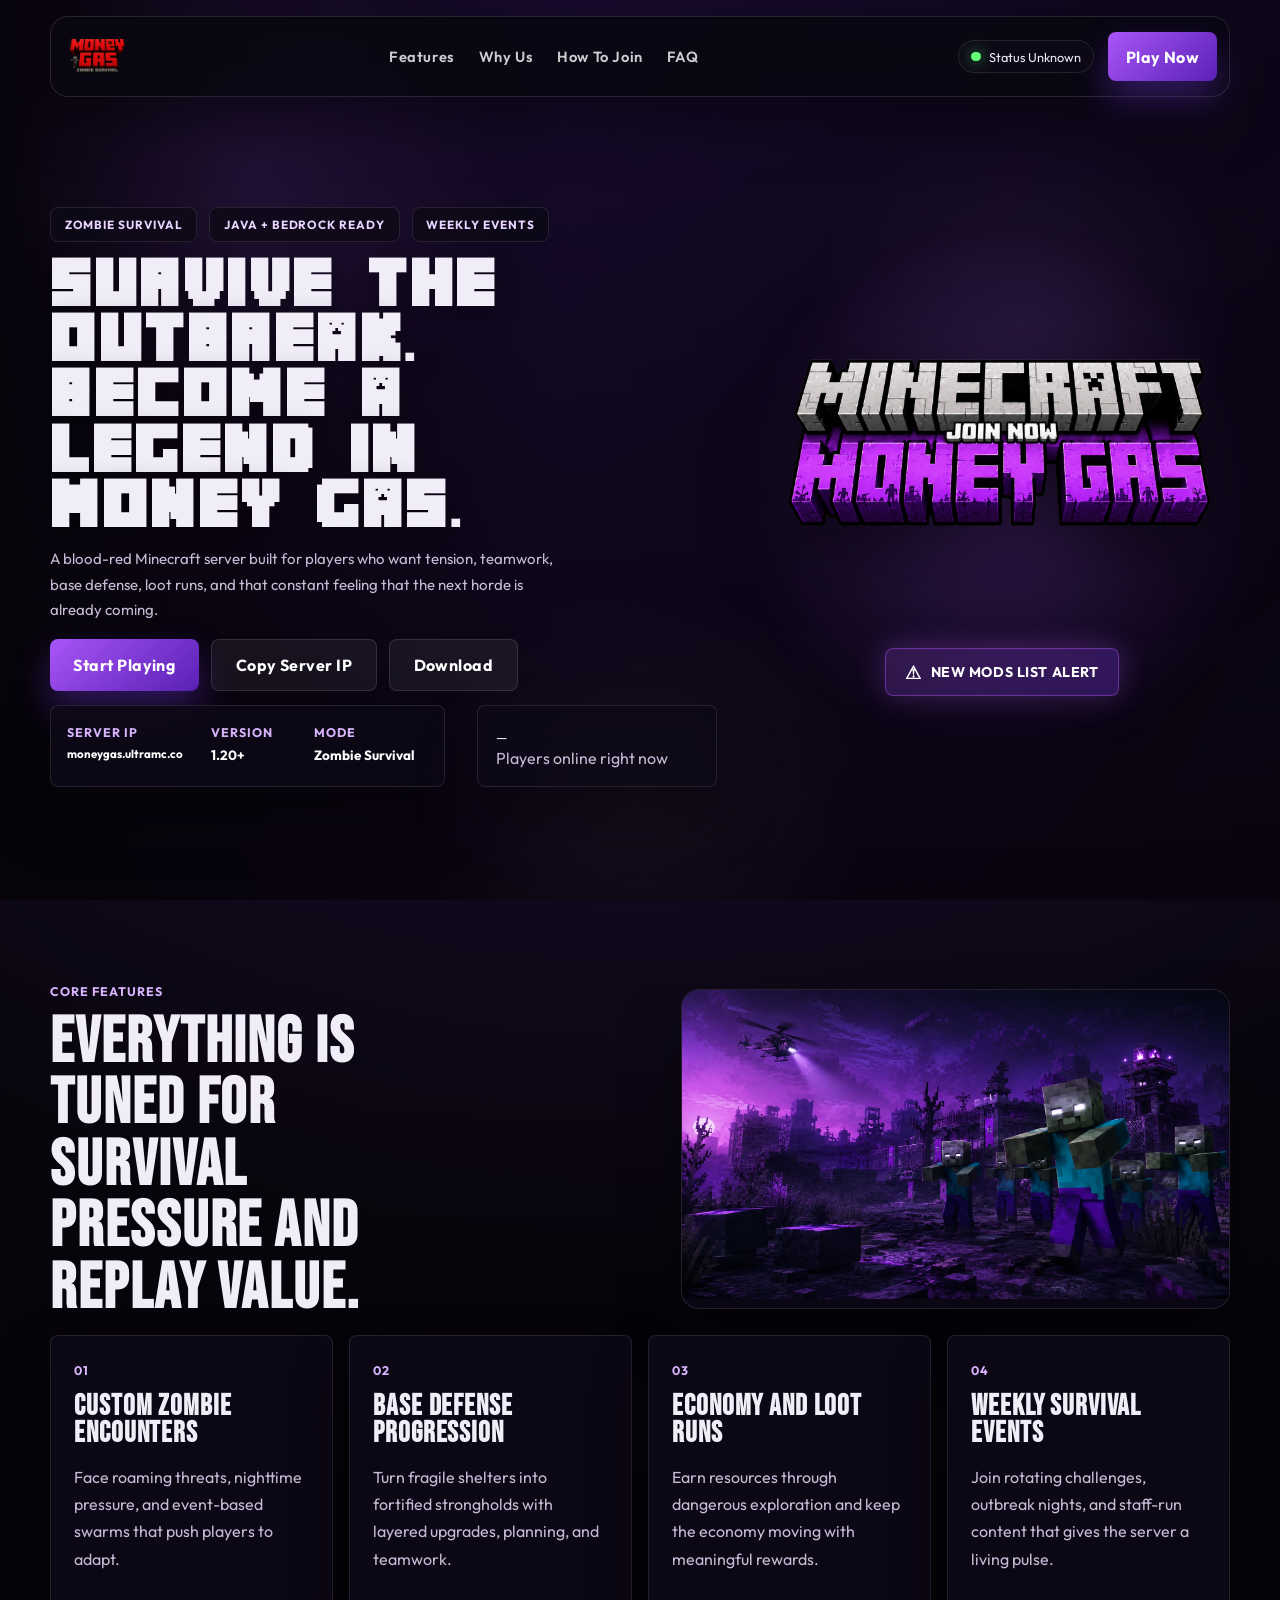
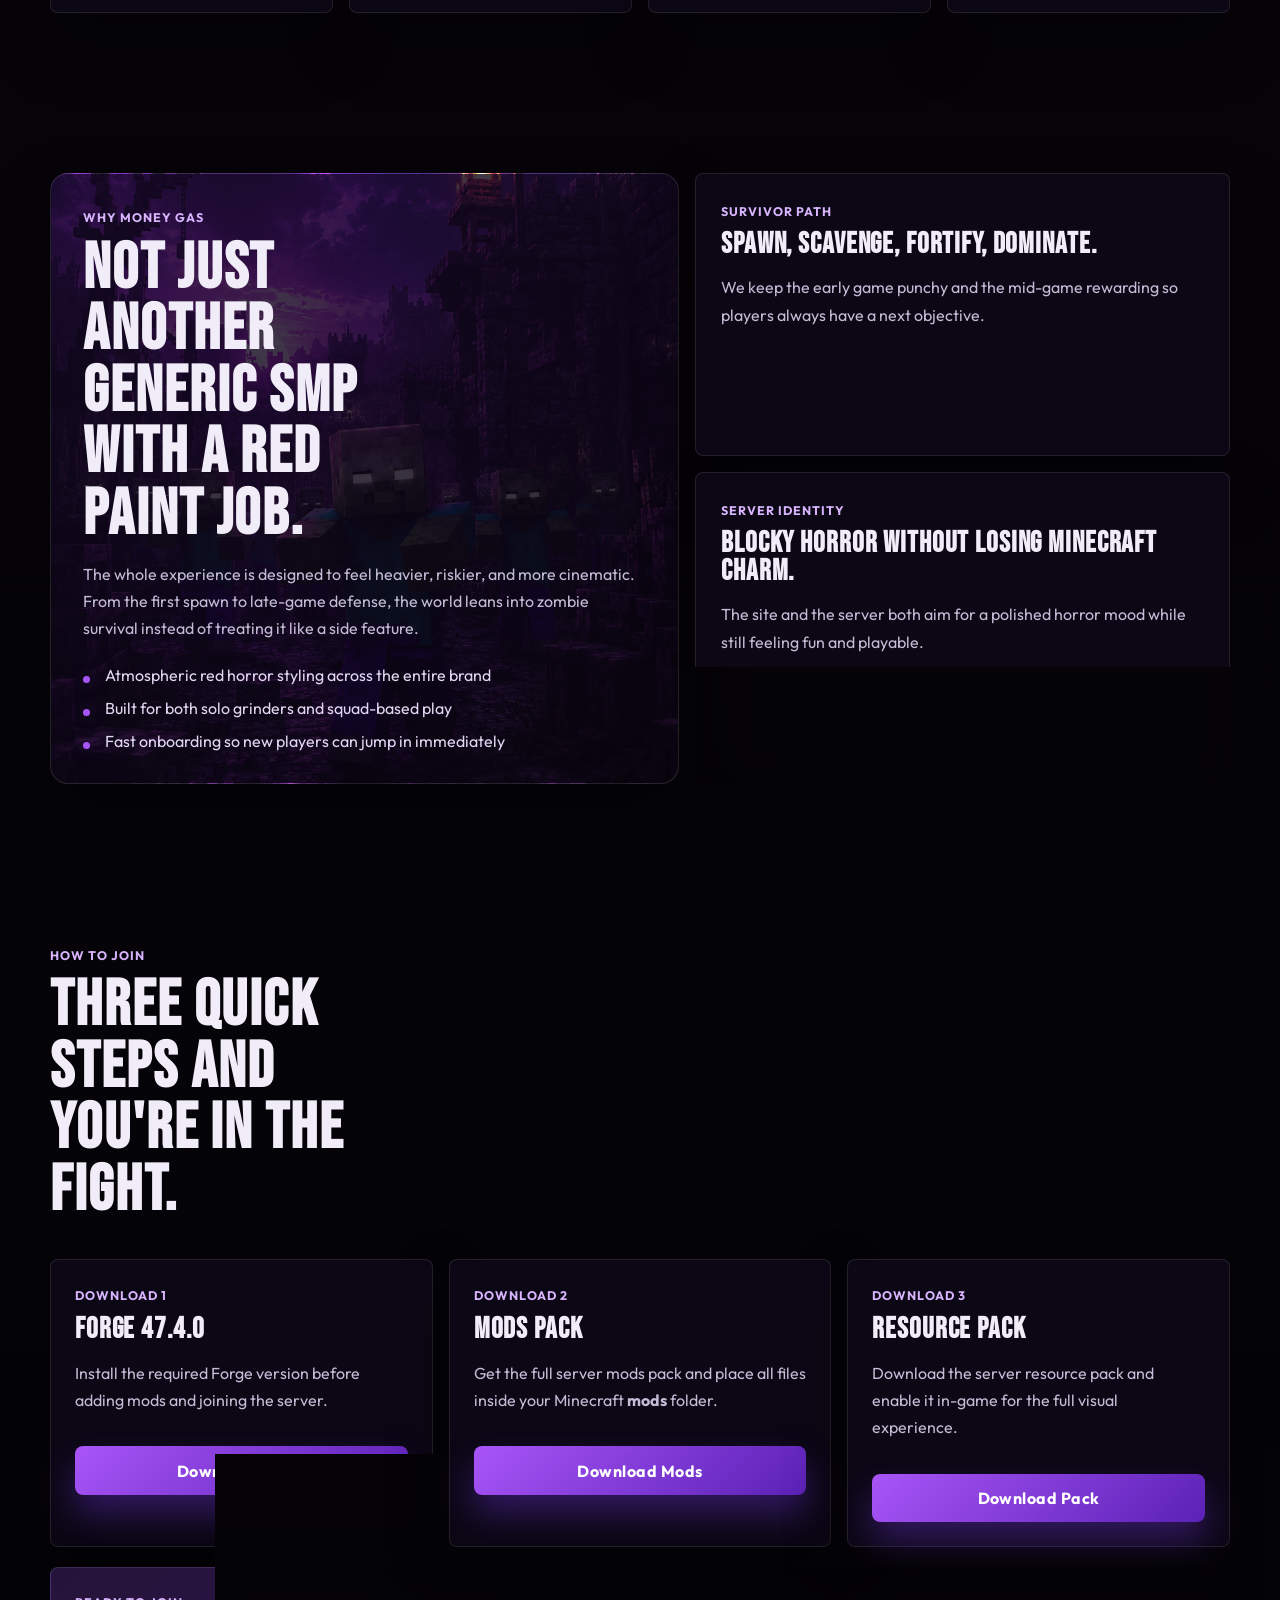
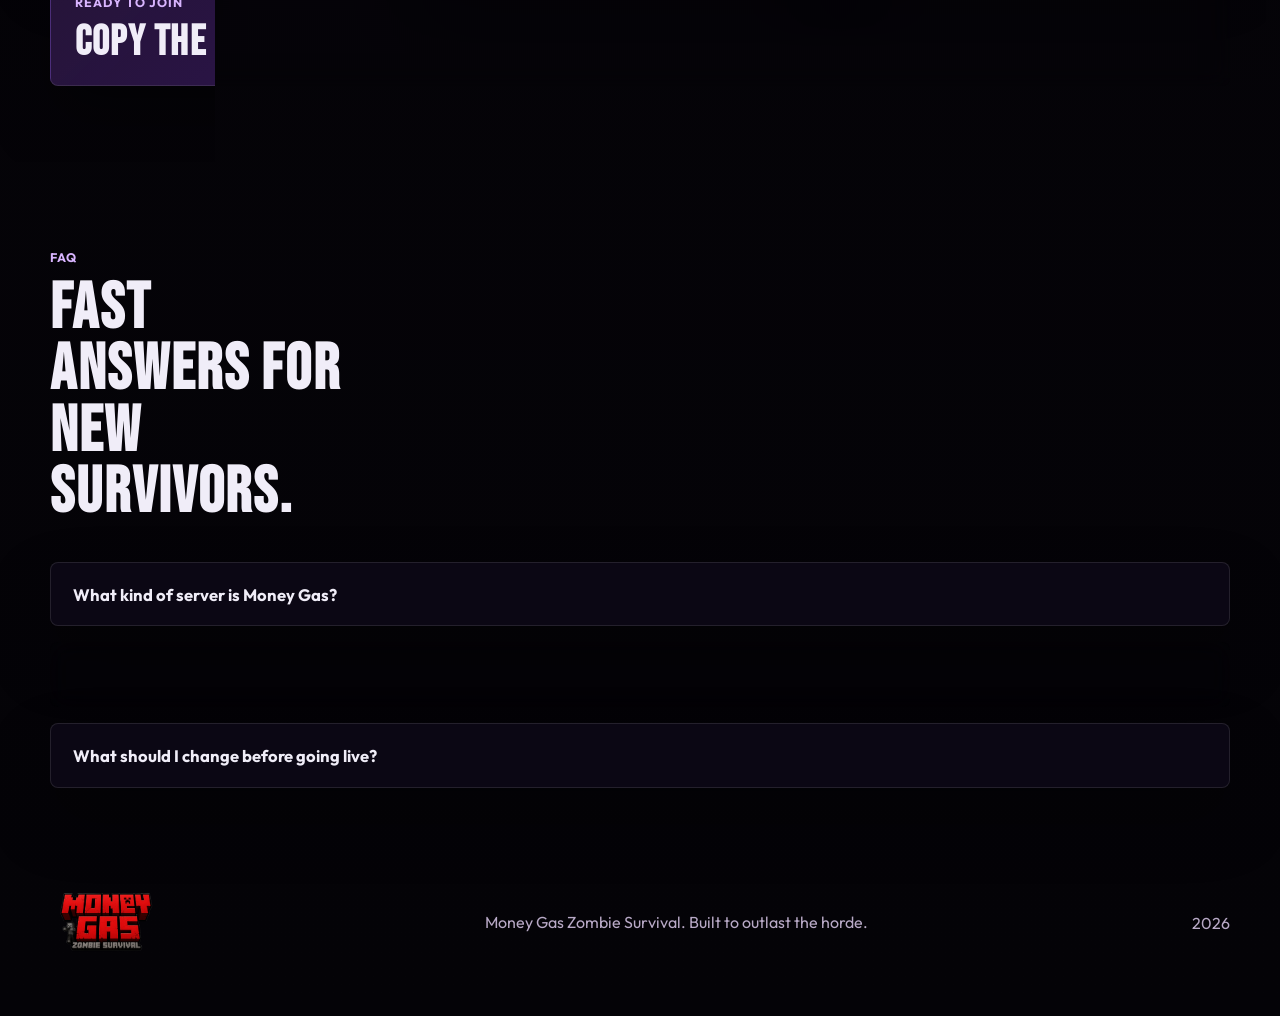
==== index.html @ 68809879 "Update remaining images to purple variants" ====
<!DOCTYPE html>
<html lang="en">

<head>
  <meta charset="UTF-8">
  <meta name="viewport" content="width=device-width, initial-scale=1.0">
  <title>Money Gas Zombie Survival</title>
  <meta name="description"
    content="Join Money Gas, a red-hot Minecraft zombie survival server with raids, weekly events, custom progression, and a relentless undead world.">
  <link rel="icon" type="image/png" href="img/websiteicon.png">
  <link rel="preconnect" href="https://fonts.googleapis.com">
  <link rel="preconnect" href="https://fonts.gstatic.com" crossorigin>
  <link
    href="https://fonts.googleapis.com/css2?family=Bebas+Neue&family=Outfit:wght@300;400;500;600;700;800&display=swap"
    rel="stylesheet">
  <link rel="stylesheet" href="style.css">
</head>

<body>
  <div class="site-shell">
    <header class="topbar">
      <a class="brand" href="#home" aria-label="Money Gas home">
        <img src="img/logo.png" alt="Money Gas logo">
      </a>

      <button class="nav-toggle" type="button" aria-expanded="false" aria-label="Open navigation">
        <span></span>
        <span></span>
        <span></span>
      </button>

      <nav class="nav">
        <a href="#features">Features</a>
        <a href="#survival">Why Us</a>
        <a href="#join">How To Join</a>
        <a href="#faq">FAQ</a>
      </nav>

      <div class="topbar-actions">
        <div class="status-pill" id="server-status">
          <span class="status-dot"></span>
          <span id="status-text">Checking...</span>
        </div>
        <a class="button button-small" href="#join">Play Now</a>
      </div>
    </header>

    <main>
      <section class="hero" id="home">
        <video class="hero-video" autoplay muted loop playsinline>
          <source src="video/vid1.webm" type="video/webm">
        </video>
        <div class="hero-overlay"></div>
        <div class="hero-noise"></div>

        <div class="hero-content">
          <div class="hero-copy">
            <div class="eyebrow-group">
              <span class="eyebrow">Zombie Survival</span>
              <span class="eyebrow">Java + Bedrock Ready</span>
              <span class="eyebrow">Weekly Events</span>
            </div>

            <h1>Survive the outbreak. Become a legend in Money Gas.</h1>
            <p>
              A blood-red Minecraft server built for players who want tension, teamwork,
              base defense, loot runs, and that constant feeling that the next horde is
              already coming.
            </p>

            <div class="hero-actions">
              <a class="button" href="#join">Start Playing</a>
              <button class="button button-ghost" id="copy-ip" type="button" data-ip="moneygas.ultramc.co">
                Copy Server IP
              </button>
              <a class="button button-ghost" href="#join">Download</a>
            </div>

            <div class="hero-info-row">
              <div class="hero-server-card">
                <div>
                  <span class="card-label">Server IP</span>
                  <strong>moneygas.ultramc.co</strong>
                </div>
                <div>
                  <span class="card-label">Version</span>
                  <strong id="server-version">1.20+</strong>
                </div>
                <div>
                  <span class="card-label">Mode</span>
                  <strong>Zombie Survival</strong>
                </div>
              </div>

              <div class="hero-stats">
                <article>
                  <span class="stat-value" id="player-count">—</span>
                  <span class="stat-label">Players online right now</span>
                </article>
              </div>
            </div>
          </div>

          <div class="hero-visual">
            <div class="hero-visual-ring"></div>
            <img src="img/herologo_purple.png" alt="Minecraft Join Now Money Gas logo">
            <a href="#join" class="mods-alert-badge">
              <span class="mods-alert-icon">⚠</span>
              <span>New Mods List Alert</span>
            </a>
          </div>
        </div>

      </section>

      <section class="section section-features" id="features">
        <div class="section-features-top">
          <div class="section-heading">
            <span class="section-kicker">Core Features</span>
            <h2>Everything is tuned for survival pressure and replay value.</h2>
          </div>
          <figure class="features-image reveal">
            <img src="img/img1_purple.png" alt="Money Gas gameplay scene">
          </figure>
        </div>

        <div class="feature-grid">
          <article class="feature-card reveal">
            <span class="feature-index">01</span>
            <h3>Custom zombie encounters</h3>
            <p>Face roaming threats, nighttime pressure, and event-based swarms that push players to adapt.</p>
          </article>
          <article class="feature-card reveal">
            <span class="feature-index">02</span>
            <h3>Base defense progression</h3>
            <p>Turn fragile shelters into fortified strongholds with layered upgrades, planning, and teamwork.</p>
          </article>
          <article class="feature-card reveal">
            <span class="feature-index">03</span>
            <h3>Economy and loot runs</h3>
            <p>Earn resources through dangerous exploration and keep the economy moving with meaningful rewards.</p>
          </article>
          <article class="feature-card reveal">
            <span class="feature-index">04</span>
            <h3>Weekly survival events</h3>
            <p>Join rotating challenges, outbreak nights, and staff-run content that gives the server a living pulse.
            </p>
          </article>
        </div>
      </section>

      <section class="section section-split" id="survival">
        <div class="split-panel reveal">
          <span class="section-kicker">Why Money Gas</span>
          <h2>Not just another generic SMP with a red paint job.</h2>
          <p>
            The whole experience is designed to feel heavier, riskier, and more cinematic. From the
            first spawn to late-game defense, the world leans into zombie survival instead of treating
            it like a side feature.
          </p>
          <ul class="check-list">
            <li>Atmospheric red horror styling across the entire brand</li>
            <li>Built for both solo grinders and squad-based play</li>
            <li>Fast onboarding so new players can jump in immediately</li>
          </ul>
        </div>

        <div class="split-stack">
          <article class="info-card reveal">
            <span class="card-label">Survivor Path</span>
            <h3>Spawn, scavenge, fortify, dominate.</h3>
            <p>We keep the early game punchy and the mid-game rewarding so players always have a next objective.</p>
          </article>
          <article class="info-card reveal">
            <span class="card-label">Server Identity</span>
            <h3>Blocky horror without losing Minecraft charm.</h3>
            <p>The site and the server both aim for a polished horror mood while still feeling fun and playable.</p>
          </article>
        </div>
      </section>

      <section class="section section-join" id="join">
        <div class="section-heading">
          <span class="section-kicker">How To Join</span>
          <h2>Three quick steps and you're in the fight.</h2>
        </div>

        <div class="join-grid">
          <article class="join-step reveal">
            <span>Download 1</span>
            <h3>Forge 47.4.0</h3>
            <p>Install the required Forge version before adding mods and joining the server.</p>
            <a class="button button-small join-download" href="https://filebin.net/8ew4mt4ozcxm4u0o" target="_blank" rel="noopener noreferrer">Download
              Forge</a>
          </article>
          <article class="join-step reveal">
            <span>Download 2</span>
            <h3>Mods Pack</h3>
            <p>Get the full server mods pack and place all files inside your Minecraft <strong>mods</strong> folder.</p>
            <a class="button button-small join-download" href="https://filebin.net/yogudu4gsajizoho" target="_blank" rel="noopener noreferrer">Download
              Mods</a>
          </article>
          <article class="join-step reveal">
            <span>Download 3</span>
            <h3>Resource Pack</h3>
            <p>Download the server resource pack and enable it in-game for the full visual experience.</p>
            <a class="button button-small join-download" href="https://filebin.net/opdb2z5obx6ichef" target="_blank" rel="noopener noreferrer">Download
              Pack</a>
          </article>
        </div>

        <div class="cta-banner reveal">
          <div>
            <span class="section-kicker">Ready To Join</span>
            <h3>Copy the IP and bring your squad.</h3>
          </div>
          <button class="button" type="button" id="copy-ip-bottom" data-ip="moneygas.ultramc.co">Copy
            moneygas.ultramc.co</button>
        </div>
      </section>

      <section class="section section-faq" id="faq">
        <div class="section-heading">
          <span class="section-kicker">FAQ</span>
          <h2>Fast answers for new survivors.</h2>
        </div>

        <div class="faq-list">
          <details class="faq-item reveal">
            <summary>What kind of server is Money Gas?</summary>
            <p>It is a Minecraft zombie survival server focused on pressure, progression, events, and long-term base
              defense.</p>
          </details>
          <details class="faq-item reveal">
            <summary>Can new players join easily?</summary>
            <p>Yes. The site is built to onboard quickly, and the server flow is designed so new players can start
              surviving right away.</p>
          </details>
          <details class="faq-item reveal">
            <summary>What should I change before going live?</summary>
            <p>Update the server IP, button links, and any feature wording that should match your actual gameplay setup.
            </p>
          </details>
        </div>
      </section>
    </main>

    <footer class="footer">
      <img src="img/logo.png" alt="Money Gas footer logo">
      <p>Money Gas Zombie Survival. Built to outlast the horde.</p>
      <span id="year"></span>
    </footer>
  </div>

  <script src="script.js"></script>
</body>

</html>
---- style.css ----
:root {
  --bg: #060409;
  --bg-soft: #0d0816;
  --panel: rgba(14, 9, 24, 0.82);
  --panel-strong: rgba(22, 10, 36, 0.95);
  --line: rgba(255, 255, 255, 0.09);
  --text: #f0edf8;
  --muted: #c4bcd6;
  --purple-1: #a855f7;
  --purple-2: #7c3aed;
  --purple-3: #4c1d95;
  --glow: rgba(168, 85, 247, 0.38);
  --shadow: 0 30px 60px rgba(0, 0, 0, 0.35);
  --radius-lg: 18px;
  --radius-md: 8px;
  --radius-sm: 8px;
  --container: min(1180px, calc(100% - 2rem));
}

@font-face {
  font-family: "Minecrafter";
  src: url("fonts/Minecrafter.Reg.ttf") format("truetype");
  font-weight: 400;
  font-style: normal;
  font-display: swap;
}

* {
  box-sizing: border-box;
}

html {
  scroll-behavior: smooth;
}

body {
  margin: 0;
  min-width: 320px;
  background:
    radial-gradient(circle at top, rgba(124, 58, 237, 0.22), transparent 30%),
    linear-gradient(180deg, #0d0816 0%, #060409 35%, #040307 100%);
  color: var(--text);
  font-family: "Outfit", "Segoe UI", sans-serif;
}

img,
video {
  max-width: 100%;
  display: block;
}

a {
  color: inherit;
  text-decoration: none;
}

button {
  font: inherit;
}

.site-shell {
  position: relative;
  overflow-x: clip;
}

.site-shell::before {
  content: "";
  position: fixed;
  inset: 0;
  pointer-events: none;
  background-image:
    linear-gradient(rgba(255, 255, 255, 0.02) 1px, transparent 1px),
    linear-gradient(90deg, rgba(255, 255, 255, 0.02) 1px, transparent 1px);
  background-size: 42px 42px;
  mask-image: linear-gradient(180deg, rgba(0, 0, 0, 0.55), transparent 80%);
}

.topbar {
  position: fixed;
  top: 16px;
  left: 50%;
  z-index: 20;
  width: var(--container);
  display: flex;
  align-items: center;
  justify-content: space-between;
  gap: 0.65rem;
  min-height: 60px;
  padding: 0.4rem 0.75rem;
  border: 1px solid rgba(255, 255, 255, 0.12);
  border-radius: var(--radius-lg);
  background: rgba(10, 7, 18, 0.88);
  box-shadow: 0 24px 60px rgba(0, 0, 0, 0.42);
  backdrop-filter: blur(18px);
  transform: translateX(-50%);
}

.brand {
  flex: 0 0 auto;
}

.brand img {
  width: clamp(58px, 5.2vw, 78px);
}

.nav {
  display: flex;
  align-items: center;
  gap: 1.5rem;
  font-size: 0.92rem;
  font-weight: 600;
  font-family: "Outfit", "Segoe UI", sans-serif;
  letter-spacing: 0.04em;
}

.nav a {
  position: relative;
  color: rgba(255, 255, 255, 0.8);
  transition: color 180ms ease;
}

.nav a::after {
  content: "";
  position: absolute;
  left: 0;
  bottom: -0.35rem;
  width: 100%;
  height: 2px;
  background: linear-gradient(90deg, var(--purple-1), #e9d5ff);
  transform: scaleX(0);
  transform-origin: left;
  transition: transform 220ms ease;
}

.nav a:hover,
.nav a:focus-visible {
  color: #fff;
}

.nav a:hover::after,
.nav a:focus-visible::after {
  transform: scaleX(1);
}

.topbar-actions {
  display: flex;
  align-items: center;
  gap: 0.85rem;
}

.status-pill,
.eyebrow,
.hero-server-card,
.feature-card,
.info-card,
.join-step,
.faq-item,
.cta-banner,
.hero-stats article {
  border: 1px solid rgba(255, 255, 255, 0.1);
  background: var(--panel);
  backdrop-filter: blur(12px);
}

.status-pill {
  display: inline-flex;
  align-items: center;
  gap: 0.55rem;
  padding: 0.48rem 0.75rem;
  border-radius: 999px;
  color: #f0ecff;
  font-size: 0.8rem;
  white-space: nowrap;
}

.status-dot {
  width: 0.6rem;
  height: 0.6rem;
  border-radius: 50%;
  background: #64ff78;
  box-shadow: 0 0 16px rgba(100, 255, 120, 0.8);
}

.button {
  display: inline-flex;
  align-items: center;
  justify-content: center;
  min-height: 52px;
  padding: 0.9rem 1.45rem;
  border: 0;
  border-radius: var(--radius-sm);
  background: linear-gradient(135deg, #a855f7, #5b21b6);
  color: #fff;
  font-family: "Outfit", "Segoe UI", sans-serif;
  font-weight: 700;
  letter-spacing: 0.03em;
  cursor: pointer;
  box-shadow: 0 18px 35px rgba(124, 58, 237, 0.35);
  transition: transform 180ms ease, box-shadow 180ms ease, filter 180ms ease;
}

.button:hover,
.button:focus-visible {
  transform: translateY(-2px);
  box-shadow: 0 24px 44px rgba(124, 58, 237, 0.42);
  filter: brightness(1.06);
}

.button-small {
  min-height: 44px;
  padding-inline: 1.1rem;
}

.button-ghost {
  background: rgba(255, 255, 255, 0.06);
  box-shadow: none;
  border: 1px solid rgba(255, 255, 255, 0.12);
}

.nav-toggle {
  display: none;
  width: 48px;
  height: 48px;
  border: 1px solid rgba(255, 255, 255, 0.12);
  border-radius: var(--radius-sm);
  background: rgba(255, 255, 255, 0.04);
  cursor: pointer;
}

.nav-toggle span {
  display: block;
  width: 18px;
  height: 2px;
  margin: 4px auto;
  background: #fff;
  transition: transform 180ms ease, opacity 180ms ease;
}

.hero {
  position: relative;
  min-height: 100vh;
  padding: 7.2rem 0 1.4rem;
  isolation: isolate;
}

.hero-video,
.hero-overlay,
.hero-noise {
  position: absolute;
  inset: 0;
}

.hero-video {
  width: 100%;
  height: 100%;
  object-fit: cover;
  filter: saturate(0.95) contrast(1.05);
}

.hero-overlay {
  background:
    linear-gradient(90deg, rgba(6, 4, 9, 0.94) 0%, rgba(8, 4, 14, 0.66) 44%, rgba(8, 4, 14, 0.86) 100%),
    linear-gradient(180deg, rgba(76, 29, 149, 0.44) 0%, rgba(14, 5, 24, 0.7) 100%);
}

.hero-noise {
  background:
    radial-gradient(circle at 20% 20%, rgba(168, 85, 247, 0.12), transparent 20%),
    radial-gradient(circle at 80% 35%, rgba(192, 132, 252, 0.08), transparent 18%),
    radial-gradient(circle at 50% 90%, rgba(255, 255, 255, 0.04), transparent 22%);
  mix-blend-mode: screen;
  will-change: transform;
}

.hero-content,
.hero-stats,
.section,
.footer {
  position: relative;
  z-index: 1;
  width: var(--container);
  margin: 0 auto;
}

.hero-content {
  display: grid;
  grid-template-columns: minmax(0, 1.2fr) minmax(280px, 0.8fr);
  align-items: center;
  gap: clamp(1.2rem, 3.2vw, 3rem);
  min-height: calc(100vh - 8.8rem);
}

.hero-copy {
  max-width: 760px;
  padding-top: 0.25rem;
}

.eyebrow-group {
  display: flex;
  flex-wrap: wrap;
  gap: 0.75rem;
  margin-bottom: 1rem;
}

.eyebrow {
  padding: 0.55rem 0.85rem;
  border-radius: var(--radius-sm);
  font-size: 0.74rem;
  font-weight: 700;
  letter-spacing: 0.08em;
  text-transform: uppercase;
  color: #e9d5ff;
}

.hero h1,
.section h2,
.cta-banner h3,
.join-step h3,
.feature-card h3,
.info-card h3 {
  margin: 0;
  font-family: "Bebas Neue", Impact, sans-serif;
  letter-spacing: 0.03em;
  line-height: 0.96;
}

.hero h1 {
  font-family: "Minecrafter", "Bebas Neue", Impact, sans-serif;
  font-size: clamp(2.45rem, 4.6vw, 4.5rem);
  max-width: 14ch;
  line-height: 0.94;
  letter-spacing: 0.06em;
  text-shadow: 0 6px 24px rgba(0, 0, 0, 0.35);
}

.hero p,
.split-panel p,
.feature-card p,
.info-card p,
.join-step p,
.faq-item p,
.footer p {
  color: var(--muted);
  line-height: 1.7;
}

.hero p {
  max-width: 52ch;
  margin: 0.75rem 0 0;
  font-size: 0.94rem;
}

.hero-actions {
  display: flex;
  flex-wrap: wrap;
  gap: 0.8rem;
  margin-top: 1rem;
}

.hero-info-row {
  display: grid;
  grid-template-columns: minmax(0, 1.45fr) minmax(0, 1fr);
  gap: 1rem;
  margin-top: 0.9rem;
  align-items: stretch;
}

.hero-server-card {
  display: grid;
  grid-template-columns: minmax(130px, 1.2fr) minmax(90px, 0.9fr) minmax(130px, 1.3fr);
  gap: 0.85rem;
  padding: 0.9rem 1rem;
  border-radius: var(--radius-md);
  box-shadow: var(--shadow);
}

.card-label,
.section-kicker,
.feature-index,
.join-step span {
  display: inline-block;
  text-transform: uppercase;
  letter-spacing: 0.08em;
  font-size: 0.78rem;
  font-family: "Outfit", "Segoe UI", sans-serif;
  font-weight: 700;
  color: #d8b4fe;
}

.hero-server-card strong,
.hero-stats .stat-value {
  display: block;
  margin-top: 0.4rem;
  font-size: 0.84rem;
  color: #fff;
  line-height: 1.25;
  word-break: normal;
}

.hero-server-card div:first-child strong {
  white-space: nowrap;
  font-size: 0.72rem;
  letter-spacing: 0;
}

.hero-visual {
  position: relative;
  display: grid;
  place-items: center;
  justify-self: end;
  width: min(100%, 620px);
  will-change: transform;
}

.hero-visual-ring {
  position: absolute;
  width: min(34rem, 80vw);
  aspect-ratio: 1;
  border-radius: 50%;
  background:
    radial-gradient(circle, rgba(168, 85, 247, 0.28) 0%, rgba(168, 85, 247, 0.08) 45%, transparent 70%);
  filter: blur(12px);
  animation: pulse 6s ease-in-out infinite;
}

.hero-visual img {
  position: relative;
  width: min(44rem, 125%);
  filter: drop-shadow(0 18px 40px rgba(0, 0, 0, 0.55));
  animation: float 5.5s ease-in-out infinite;
}

.mods-alert-badge {
  position: relative;
  display: inline-flex;
  align-items: center;
  gap: 0.55rem;
  margin-top: 0.85rem;
  padding: 0.7rem 1.2rem;
  border: 1px solid rgba(168, 85, 247, 0.45);
  border-radius: var(--radius-sm);
  background: linear-gradient(135deg, rgba(168, 85, 247, 0.2), rgba(124, 58, 237, 0.3));
  backdrop-filter: blur(12px);
  font-family: "Outfit", "Segoe UI", sans-serif;
  font-weight: 700;
  font-size: 0.88rem;
  color: #fff;
  letter-spacing: 0.04em;
  text-transform: uppercase;
  box-shadow: 0 0 28px rgba(168, 85, 247, 0.35), 0 8px 24px rgba(0, 0, 0, 0.4);
  animation: mods-alert-pulse 2s ease-in-out infinite;
  cursor: pointer;
  transition: transform 180ms ease, box-shadow 180ms ease;
}

.mods-alert-badge:hover {
  transform: translateY(-2px) scale(1.03);
  box-shadow: 0 0 40px rgba(168, 85, 247, 0.5), 0 12px 32px rgba(0, 0, 0, 0.5);
}

.mods-alert-icon {
  font-size: 1.1rem;
  animation: mods-alert-pulse 1.5s ease-in-out infinite;
}

@keyframes mods-alert-pulse {
  0%, 100% {
    box-shadow: 0 0 28px rgba(168, 85, 247, 0.35), 0 8px 24px rgba(0, 0, 0, 0.4);
    border-color: rgba(168, 85, 247, 0.45);
  }
  50% {
    box-shadow: 0 0 44px rgba(168, 85, 247, 0.55), 0 12px 30px rgba(0, 0, 0, 0.5);
    border-color: rgba(192, 132, 252, 0.7);
  }
}

.hero-stats {
  display: grid;
  grid-template-columns: 1fr;
  gap: 1rem;
}

.hero-stats article {
  padding: 1rem 1.1rem;
  border-radius: var(--radius-md);
  box-shadow: var(--shadow);
}

.stat-label {
  color: var(--muted);
  line-height: 1.5;
}

.status-dot--offline {
  background: #ff4444;
  box-shadow: 0 0 16px rgba(255, 68, 68, 0.8);
}

.server-status--offline {
  border-color: rgba(255, 68, 68, 0.3);
}

.section {
  padding: 5rem 0;
}

.section-heading {
  max-width: 780px;
  margin-bottom: 2.4rem;
}

.section-features-top {
  display: grid;
  grid-template-columns: minmax(0, 1fr) minmax(280px, 0.9fr);
  gap: 1.25rem;
  align-items: center;
  margin-bottom: 1rem;
}

.section-features-top .section-heading {
  margin-bottom: 0;
}

.features-image {
  margin: 0;
  border: 1px solid rgba(255, 255, 255, 0.1);
  border-radius: var(--radius-lg);
  overflow: hidden;
  background: var(--panel);
  box-shadow: var(--shadow);
  min-height: 320px;
}

.features-image img {
  width: 100%;
  height: 100%;
  object-fit: cover;
}

.section-kicker {
  margin-bottom: 0.8rem;
}

.section h2 {
  font-size: clamp(2.4rem, 5vw, 4rem);
  max-width: 12ch;
}

.feature-grid {
  display: grid;
  grid-template-columns: repeat(4, minmax(0, 1fr));
  gap: 1rem;
}

.feature-card,
.info-card,
.join-step,
.faq-item,
.cta-banner {
  border-radius: var(--radius-md);
  box-shadow: var(--shadow);
}

.feature-card {
  padding: 1.45rem;
}

.feature-card h3 {
  margin-top: 0.85rem;
  font-size: 1.8rem;
}

.section-split {
  display: grid;
  grid-template-columns: 1.08fr 0.92fr;
  gap: 1rem;
  align-items: stretch;
}

.split-panel {
  padding: 2rem;
  border-radius: var(--radius-lg);
  background:
    linear-gradient(180deg, rgba(14, 6, 22, 0.72), rgba(8, 4, 14, 0.78)),
    linear-gradient(120deg, rgba(91, 33, 182, 0.24), rgba(14, 5, 22, 0.32)),
    url("img/img2_purple.png");
  background-size: cover;
  background-position: center center;
  background-repeat: no-repeat;
  border: 1px solid rgba(255, 255, 255, 0.12);
  overflow: hidden;
  box-shadow: var(--shadow);
}

.split-stack {
  display: grid;
  gap: 1rem;
}

.info-card {
  padding: 1.6rem;
}

.info-card h3 {
  margin-top: 0.7rem;
  font-size: 1.8rem;
}

.check-list {
  margin: 1.4rem 0 0;
  padding: 0;
  list-style: none;
}

.check-list li {
  position: relative;
  padding-left: 1.4rem;
  margin-top: 0.8rem;
  color: #e2d7f2;
}

.check-list li::before {
  content: "";
  position: absolute;
  left: 0;
  top: 0.7rem;
  width: 0.45rem;
  height: 0.45rem;
  border-radius: 50%;
  background: var(--purple-1);
  box-shadow: 0 0 15px var(--glow);
}

.join-grid {
  display: grid;
  grid-template-columns: repeat(3, minmax(0, 1fr));
  gap: 1rem;
}

.join-step {
  padding: 1.5rem;
}

.join-step h3 {
  margin-top: 0.75rem;
  font-size: 1.8rem;
}

.join-download {
  margin-top: 1rem;
  width: 100%;
}

.cta-banner {
  display: flex;
  align-items: center;
  justify-content: space-between;
  gap: 1rem;
  margin-top: 1.25rem;
  padding: 1.4rem 1.5rem;
  background:
    linear-gradient(135deg, rgba(168, 85, 247, 0.16), rgba(76, 29, 149, 0.68)),
    rgba(14, 9, 24, 0.86);
}

.cta-banner h3 {
  font-size: clamp(1.8rem, 4vw, 2.6rem);
}

.faq-list {
  display: grid;
  gap: 1rem;
}

.faq-item {
  padding: 0;
  overflow: hidden;
}

.faq-item summary {
  list-style: none;
  cursor: pointer;
  padding: 1.3rem 1.4rem;
  font-size: 1.04rem;
  font-weight: 700;
}

.faq-item summary::-webkit-details-marker {
  display: none;
}

.faq-item p {
  margin: 0;
  padding: 0 1.4rem 1.4rem;
}

.footer {
  display: flex;
  align-items: center;
  justify-content: space-between;
  gap: 1rem;
  padding: 0 0 2.4rem;
}

.footer img {
  width: 110px;
}

.footer p,
.footer span {
  margin: 0;
  color: #b8a9c6;
}

.reveal {
  opacity: 0;
  transform: translateY(24px);
  transition: opacity 500ms ease, transform 500ms ease;
}

.reveal.is-visible {
  opacity: 1;
  transform: translateY(0);
}

@media (prefers-reduced-motion: reduce) {
  html {
    scroll-behavior: auto;
  }

  .hero-visual,
  .hero-noise {
    transform: none !important;
  }
}

@keyframes float {
  0%,
  100% {
    transform: translateY(0);
  }
  50% {
    transform: translateY(-10px);
  }
}

@keyframes pulse {
  0%,
  100% {
    transform: scale(1);
    opacity: 0.9;
  }
  50% {
    transform: scale(1.06);
    opacity: 1;
  }
}

@media (max-width: 1100px) {
  .hero-content,
  .section-split,
  .section-features-top,
  .feature-grid,
  .join-grid {
    grid-template-columns: repeat(2, minmax(0, 1fr));
  }

  .feature-grid article:last-child,
  .join-grid article:last-child {
    grid-column: span 2;
  }

  .hero-content {
    align-items: center;
  }

  .hero {
    padding-top: 8.2rem;
  }

  .hero h1 {
    font-size: clamp(3.1rem, 7vw, 5.25rem);
  }
}

@media (max-width: 860px) {
  .topbar {
    top: 12px;
    min-height: 64px;
    border-radius: var(--radius-lg);
    padding: 0.75rem;
    flex-wrap: wrap;
  }

  .nav-toggle {
    display: inline-block;
    margin-left: auto;
  }

  .nav {
    display: none;
    width: 100%;
    flex-direction: column;
    align-items: flex-start;
    gap: 1rem;
    padding: 0.4rem 0.2rem 0.2rem;
  }

  .nav.is-open {
    display: flex;
  }

  .topbar-actions {
    justify-content: space-between;
  }

  .hero {
    padding-top: 9.4rem;
  }

  .hero-content,
  .section-split,
  .section-features-top,
  .feature-grid,
  .join-grid,
  .hero-info-row,
  .hero-server-card {
    grid-template-columns: 1fr;
  }

  .features-image {
    min-height: 240px;
  }

  .feature-grid article:last-child,
  .join-grid article:last-child,
  .hero-stats article:last-child {
    grid-column: auto;
  }

  .hero-visual {
    order: -1;
    justify-self: center;
  }

  .hero-visual img {
    width: min(24rem, 88vw);
  }

  .hero-copy {
    max-width: none;
  }

  .hero h1 {
    max-width: 12ch;
  }

  .cta-banner,
  .footer {
    flex-direction: column;
    align-items: flex-start;
  }
}

@media (max-width: 560px) {
  .topbar-actions {
    width: 100%;
    flex-direction: column;
    align-items: stretch;
  }

  .button,
  .button-small,
  .button-ghost,
  .cta-banner .button {
    width: 100%;
  }

  .hero-actions {
    flex-direction: column;
  }

  .hero h1 {
    font-size: clamp(2.8rem, 14vw, 4rem);
  }

  .section {
    padding: 4.5rem 0;
  }
}
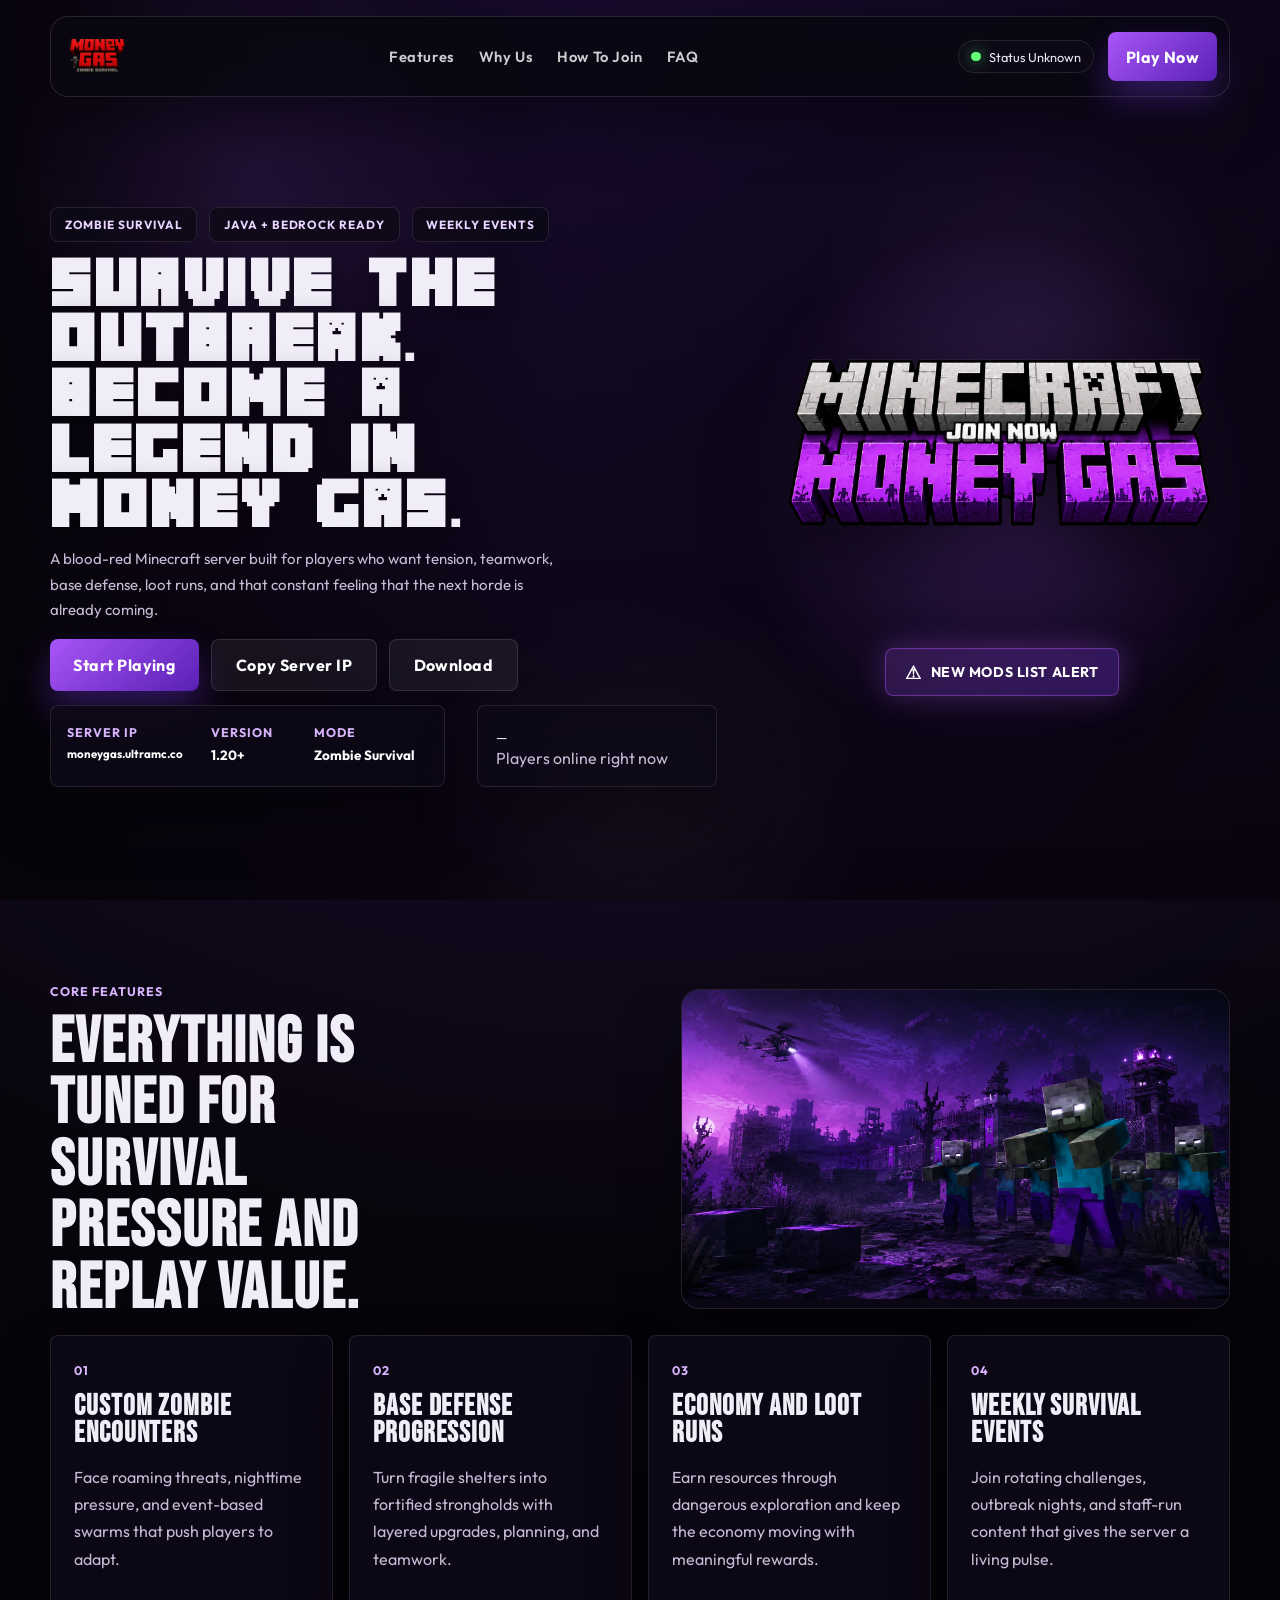
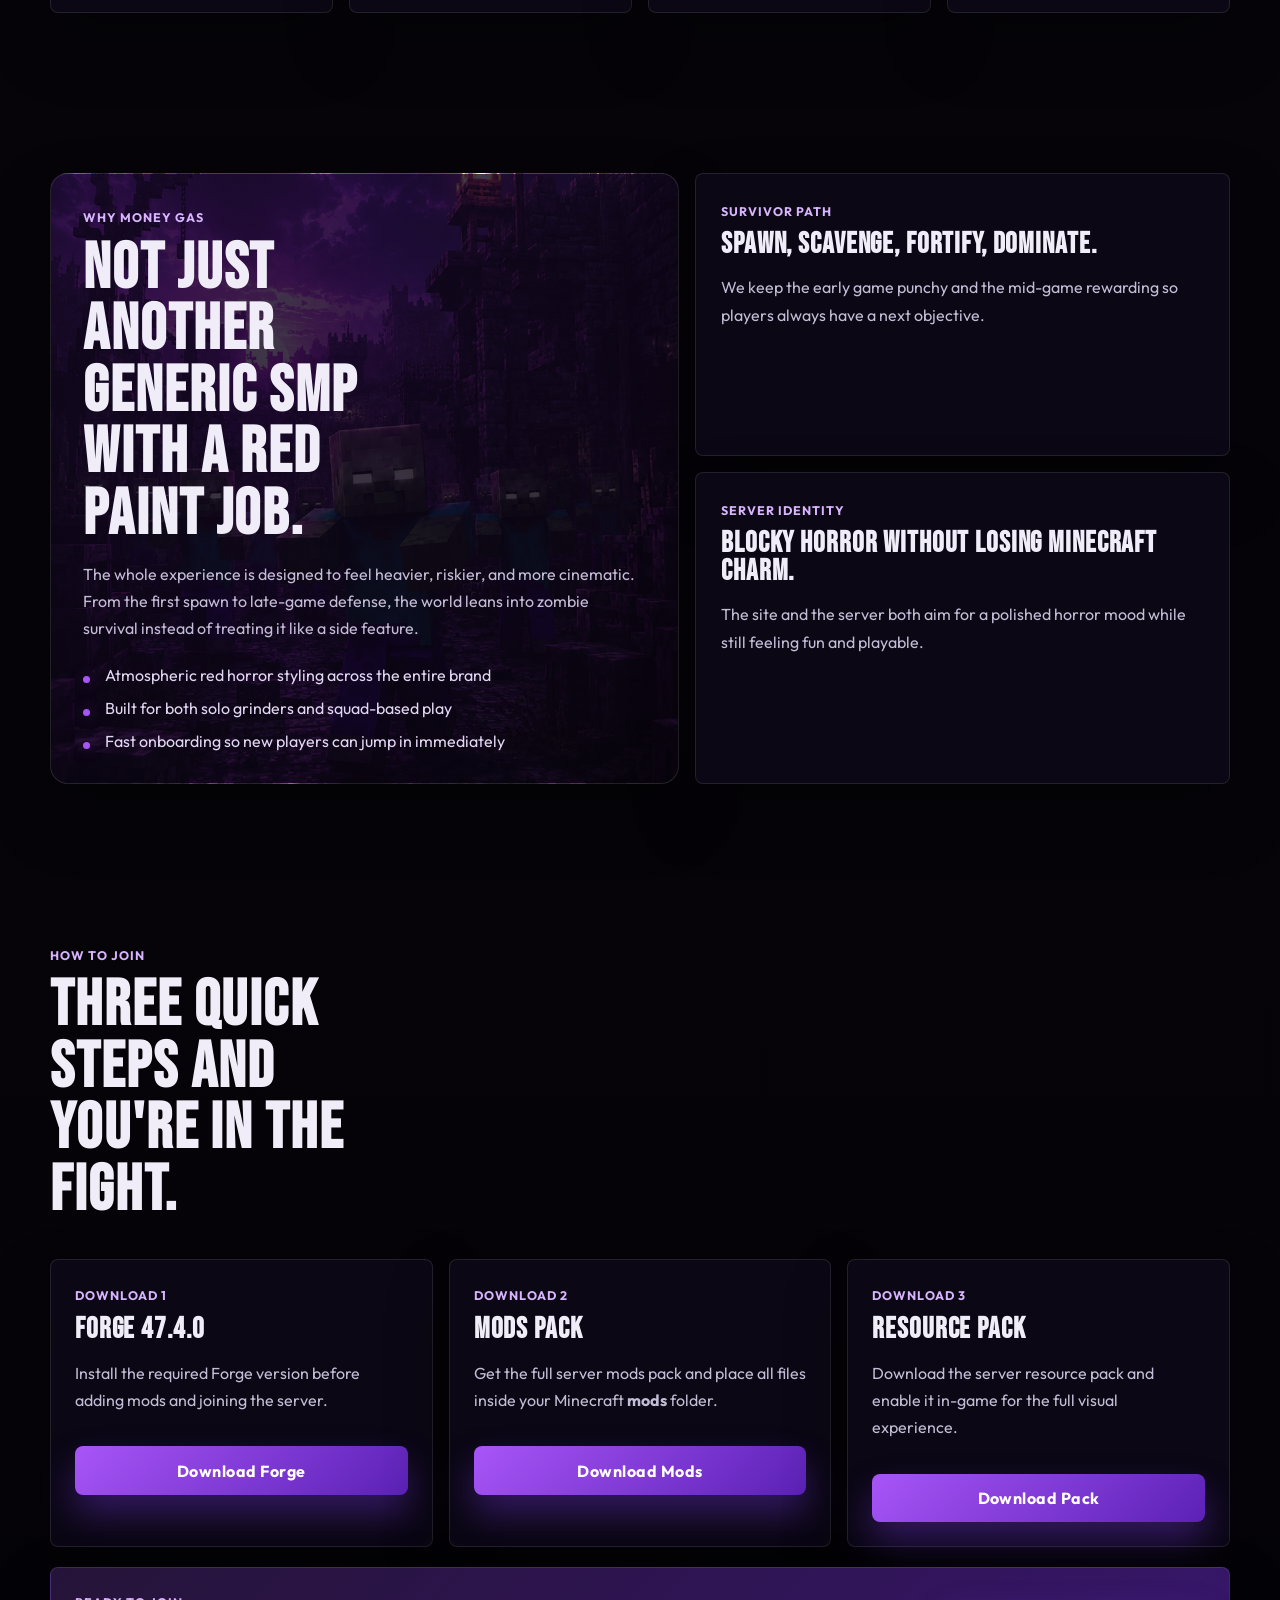
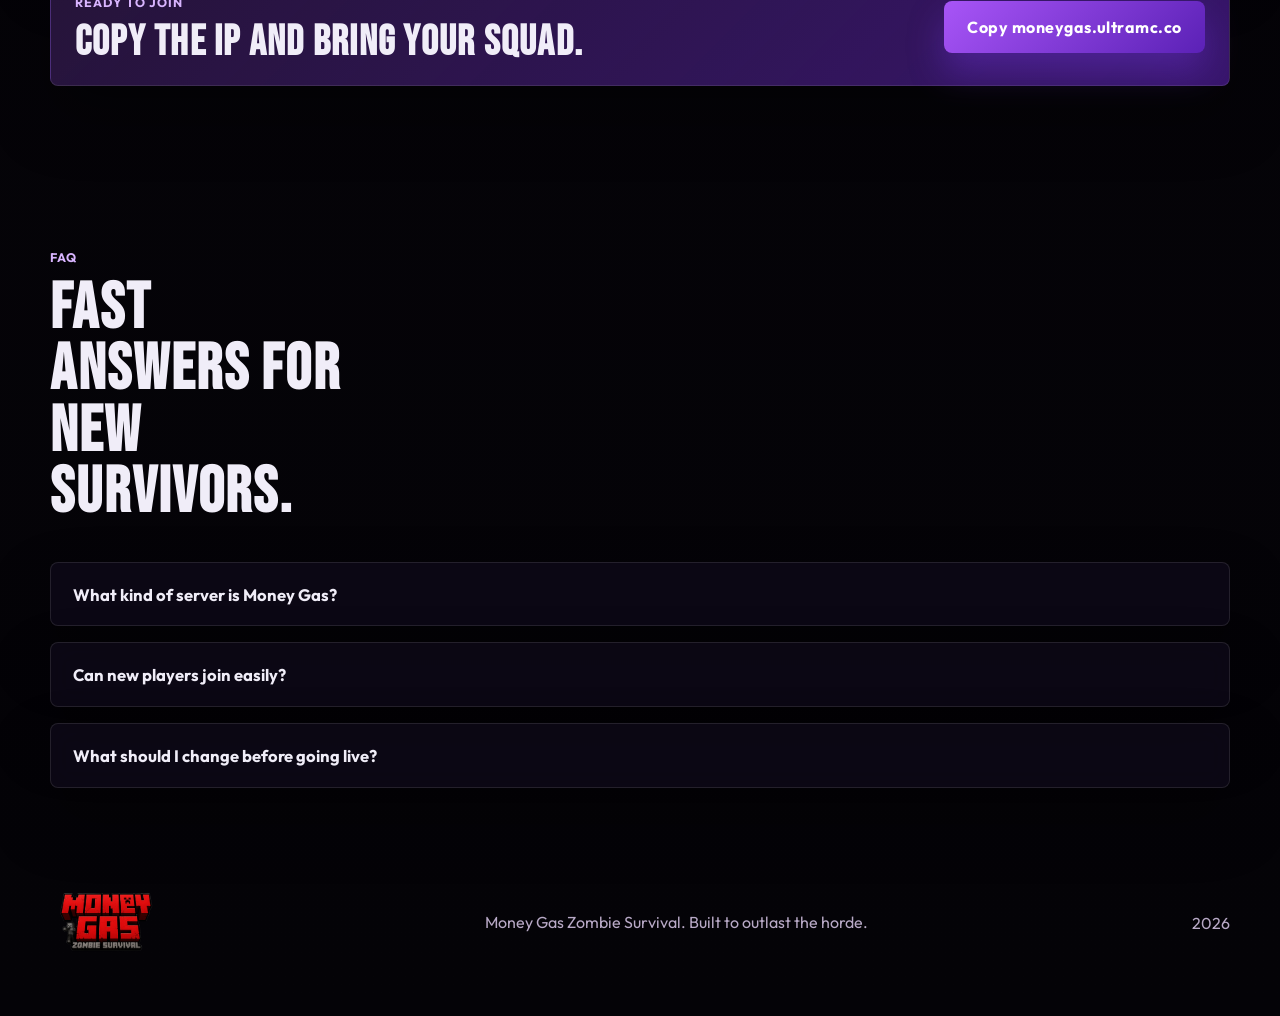
==== commit 7d232e37: "Update logo and favicon to purple variants" ====
--- a/index.html
+++ b/index.html
@@ -7,7 +7,7 @@
   <title>Money Gas Zombie Survival</title>
   <meta name="description"
     content="Join Money Gas, a red-hot Minecraft zombie survival server with raids, weekly events, custom progression, and a relentless undead world.">
-  <link rel="icon" type="image/png" href="img/websiteicon.png">
+  <link rel="icon" type="image/png" href="img/websiteicon_purple.png">
   <link rel="preconnect" href="https://fonts.googleapis.com">
   <link rel="preconnect" href="https://fonts.gstatic.com" crossorigin>
   <link
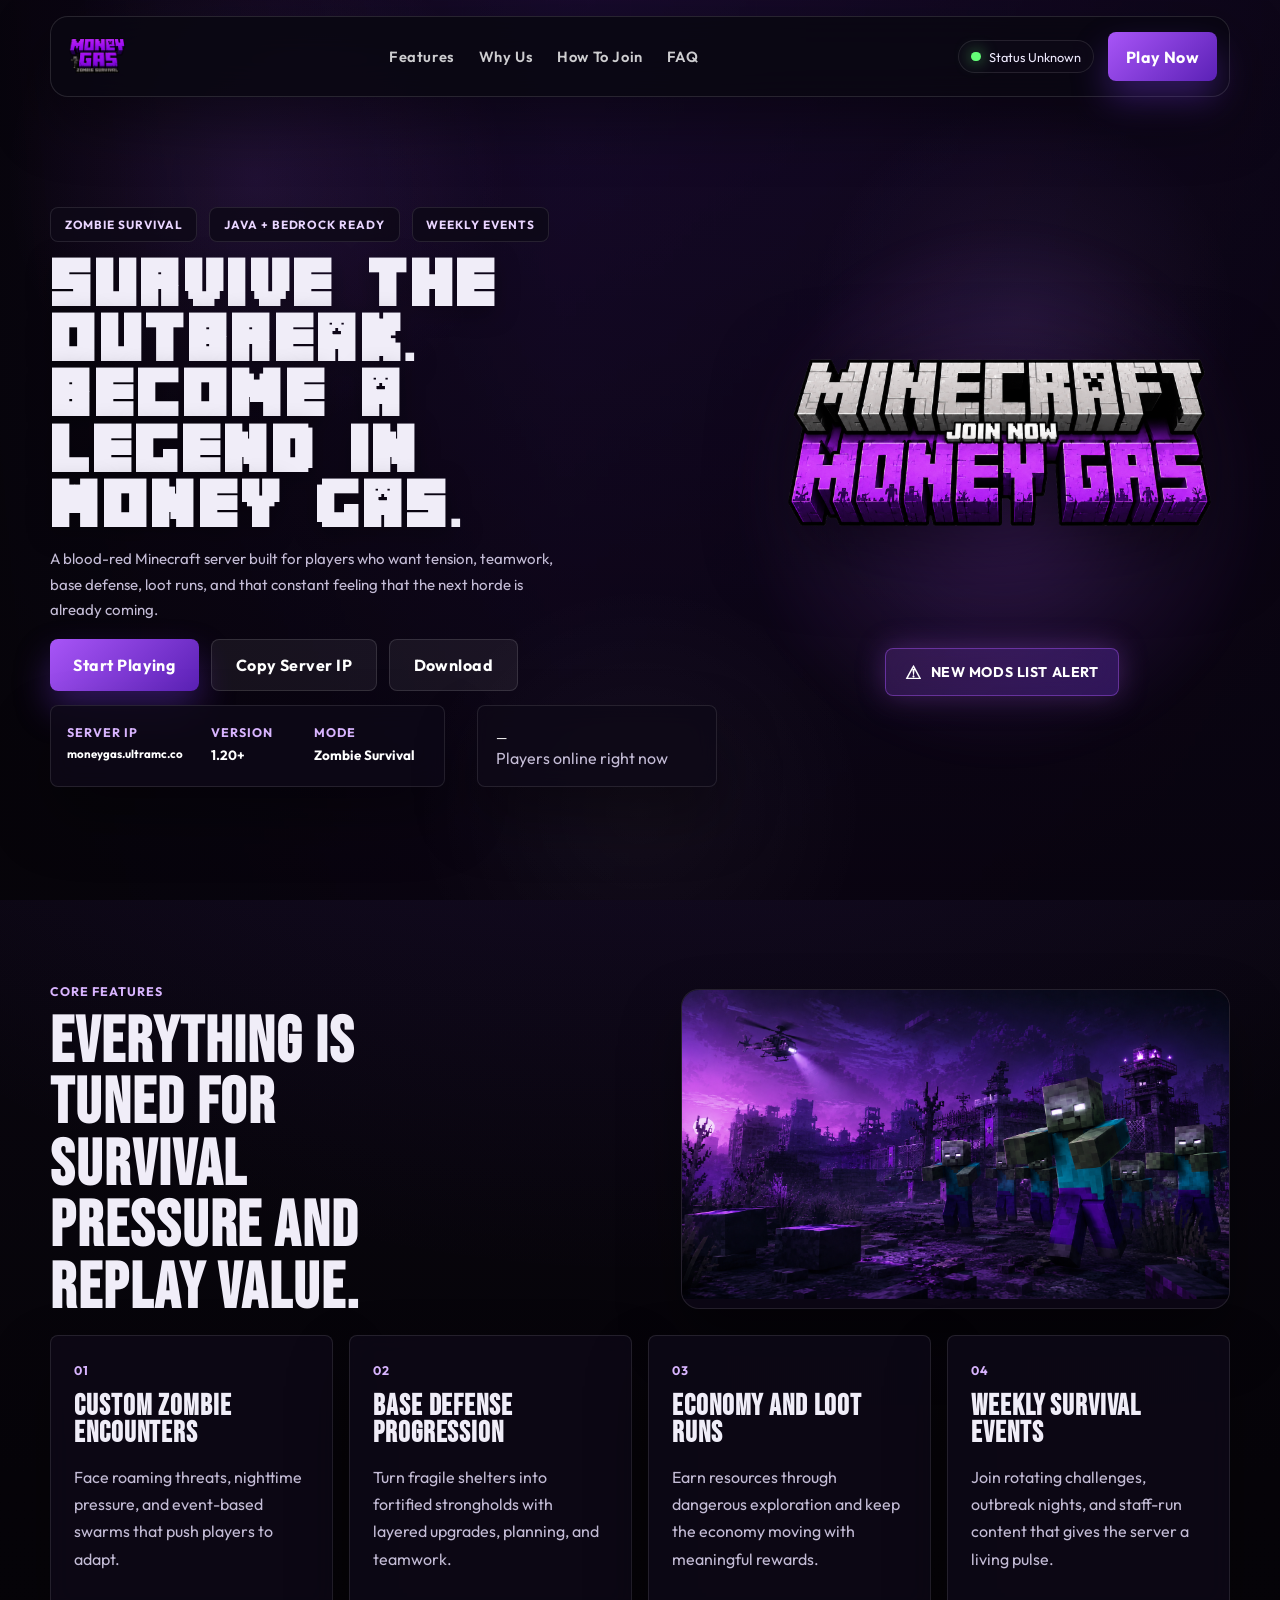
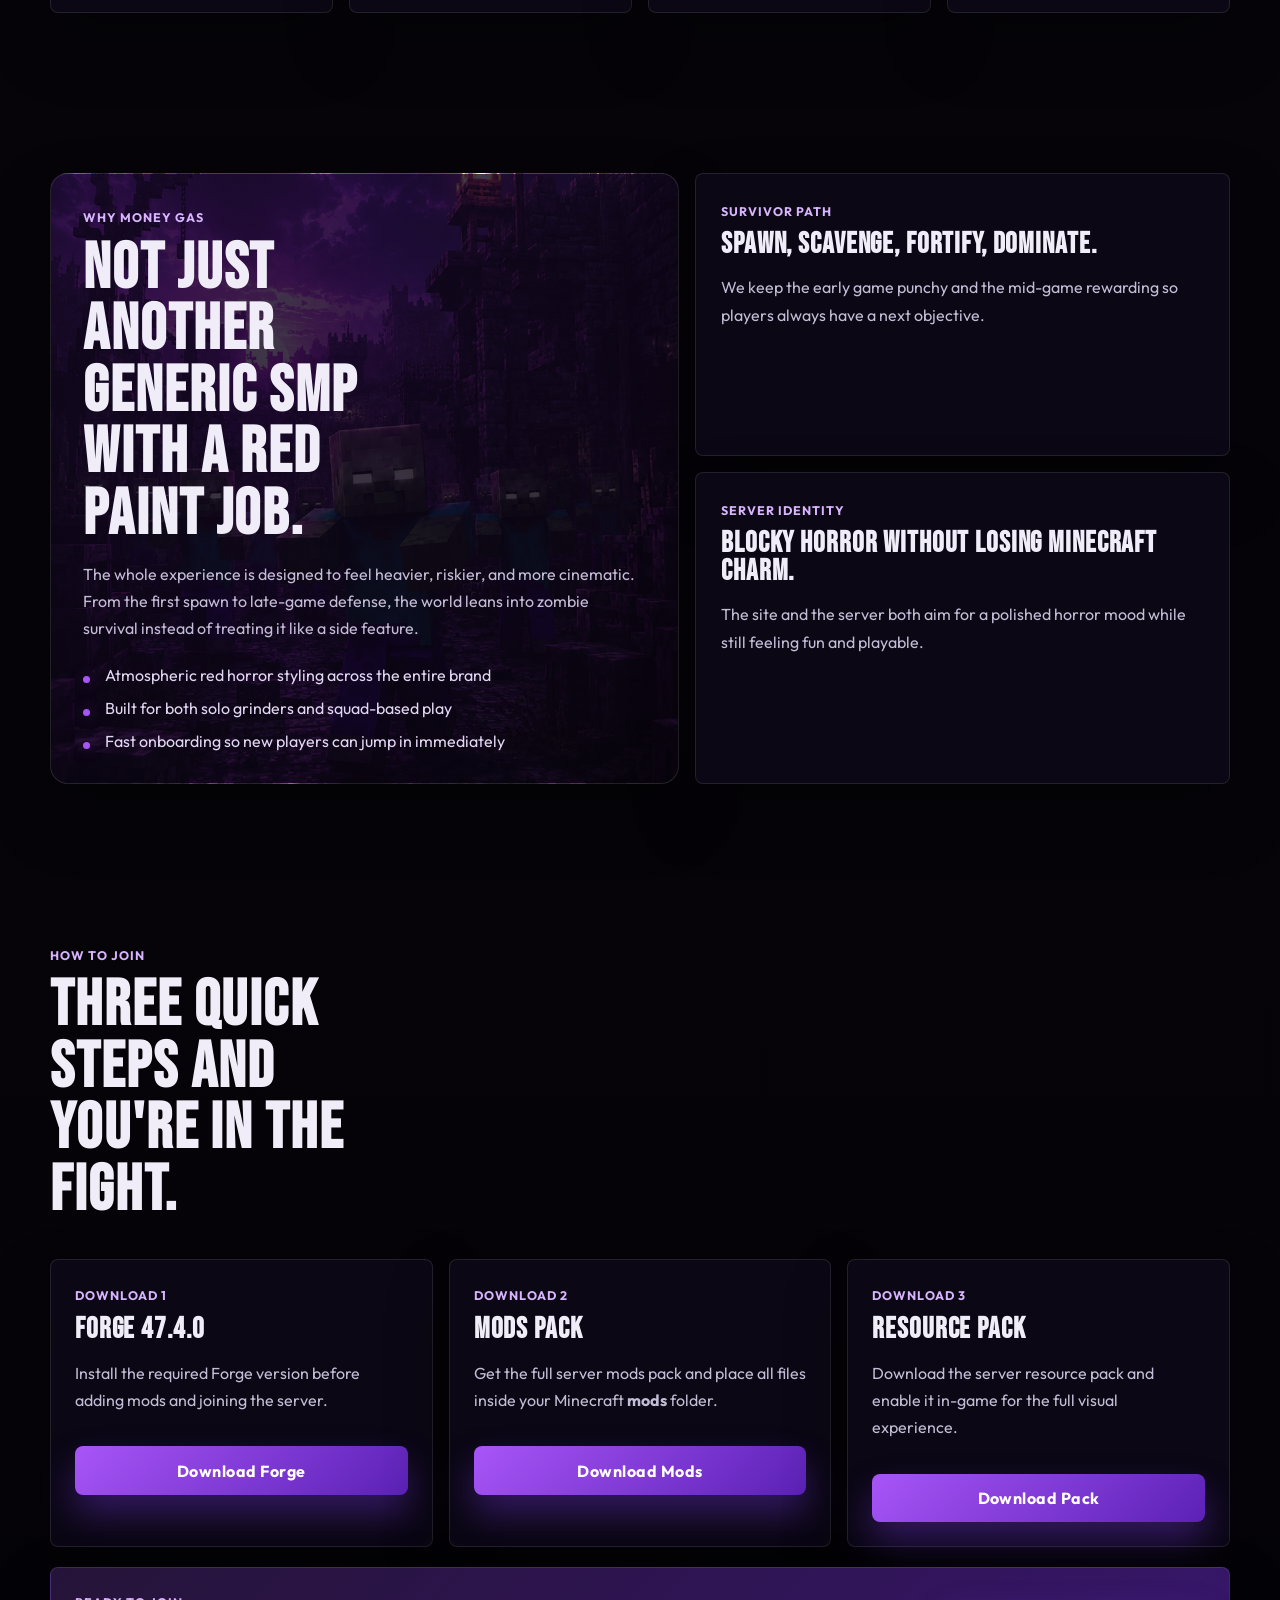
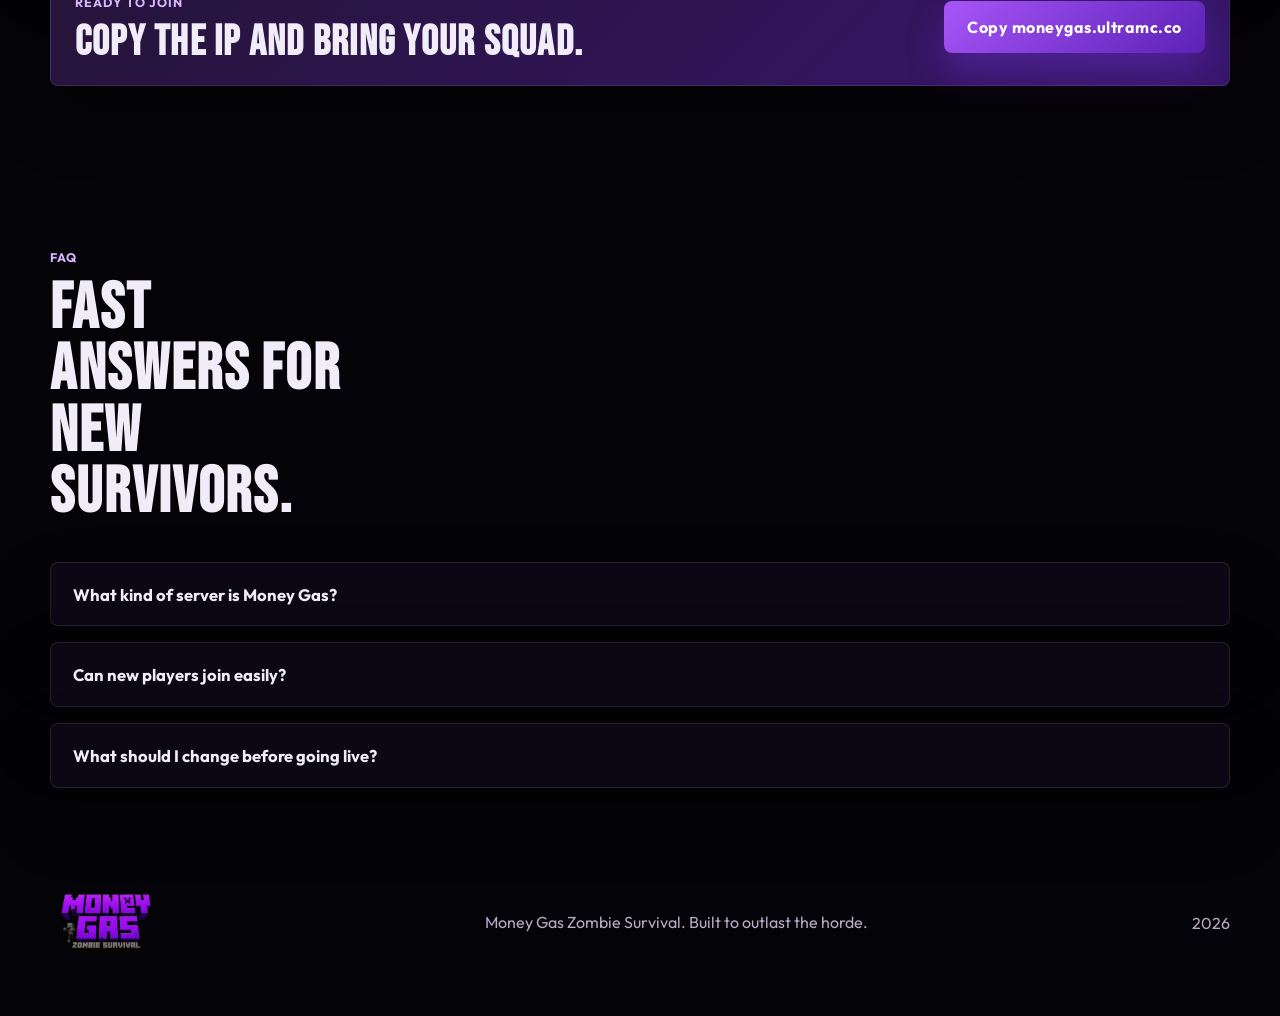
==== commit 3945dc0c: "Fix logo references to use logo_purple.png" ====
--- a/index.html
+++ b/index.html
@@ -20,7 +20,7 @@
   <div class="site-shell">
     <header class="topbar">
       <a class="brand" href="#home" aria-label="Money Gas home">
-        <img src="img/logo.png" alt="Money Gas logo">
+        <img src="img/logo_purple.png" alt="Money Gas logo">
       </a>
 
       <button class="nav-toggle" type="button" aria-expanded="false" aria-label="Open navigation">
@@ -246,7 +246,7 @@
     </main>
 
     <footer class="footer">
-      <img src="img/logo.png" alt="Money Gas footer logo">
+      <img src="img/logo_purple.png" alt="Money Gas footer logo">
       <p>Money Gas Zombie Survival. Built to outlast the horde.</p>
       <span id="year"></span>
     </footer>
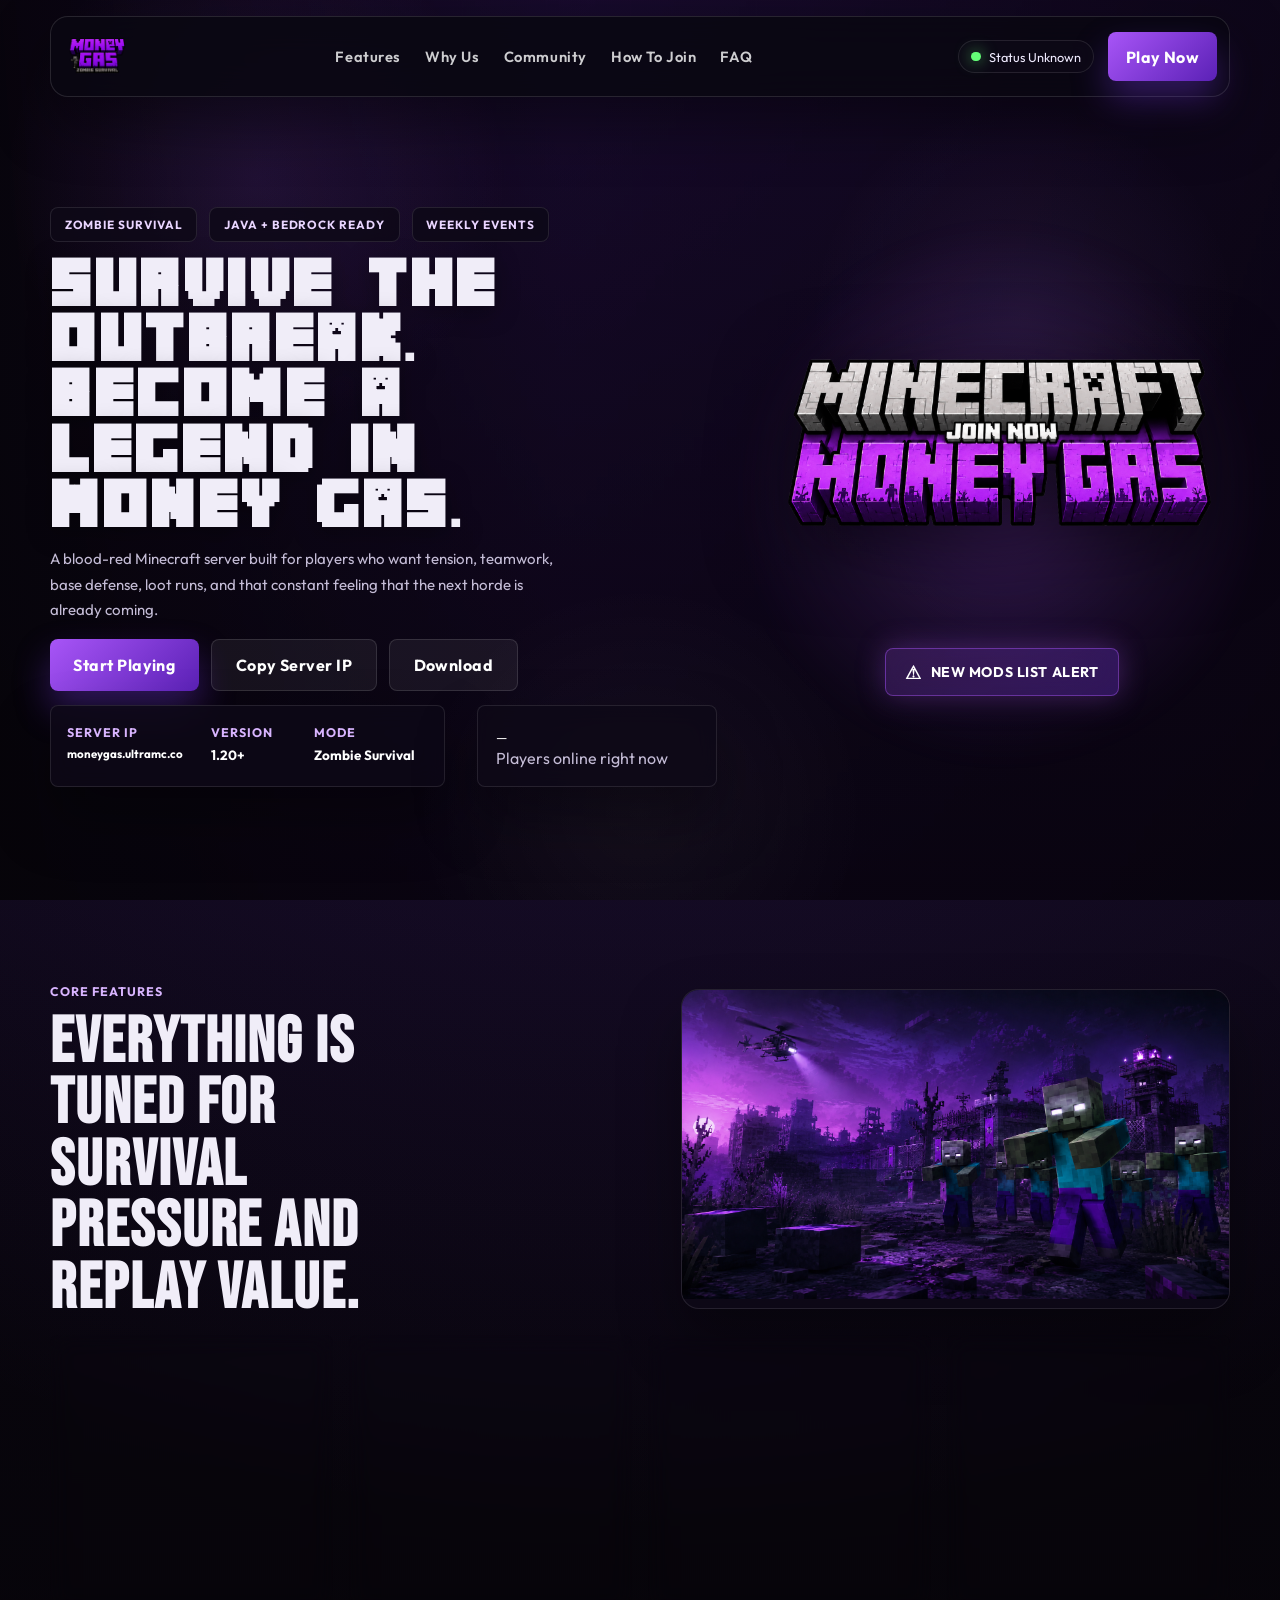
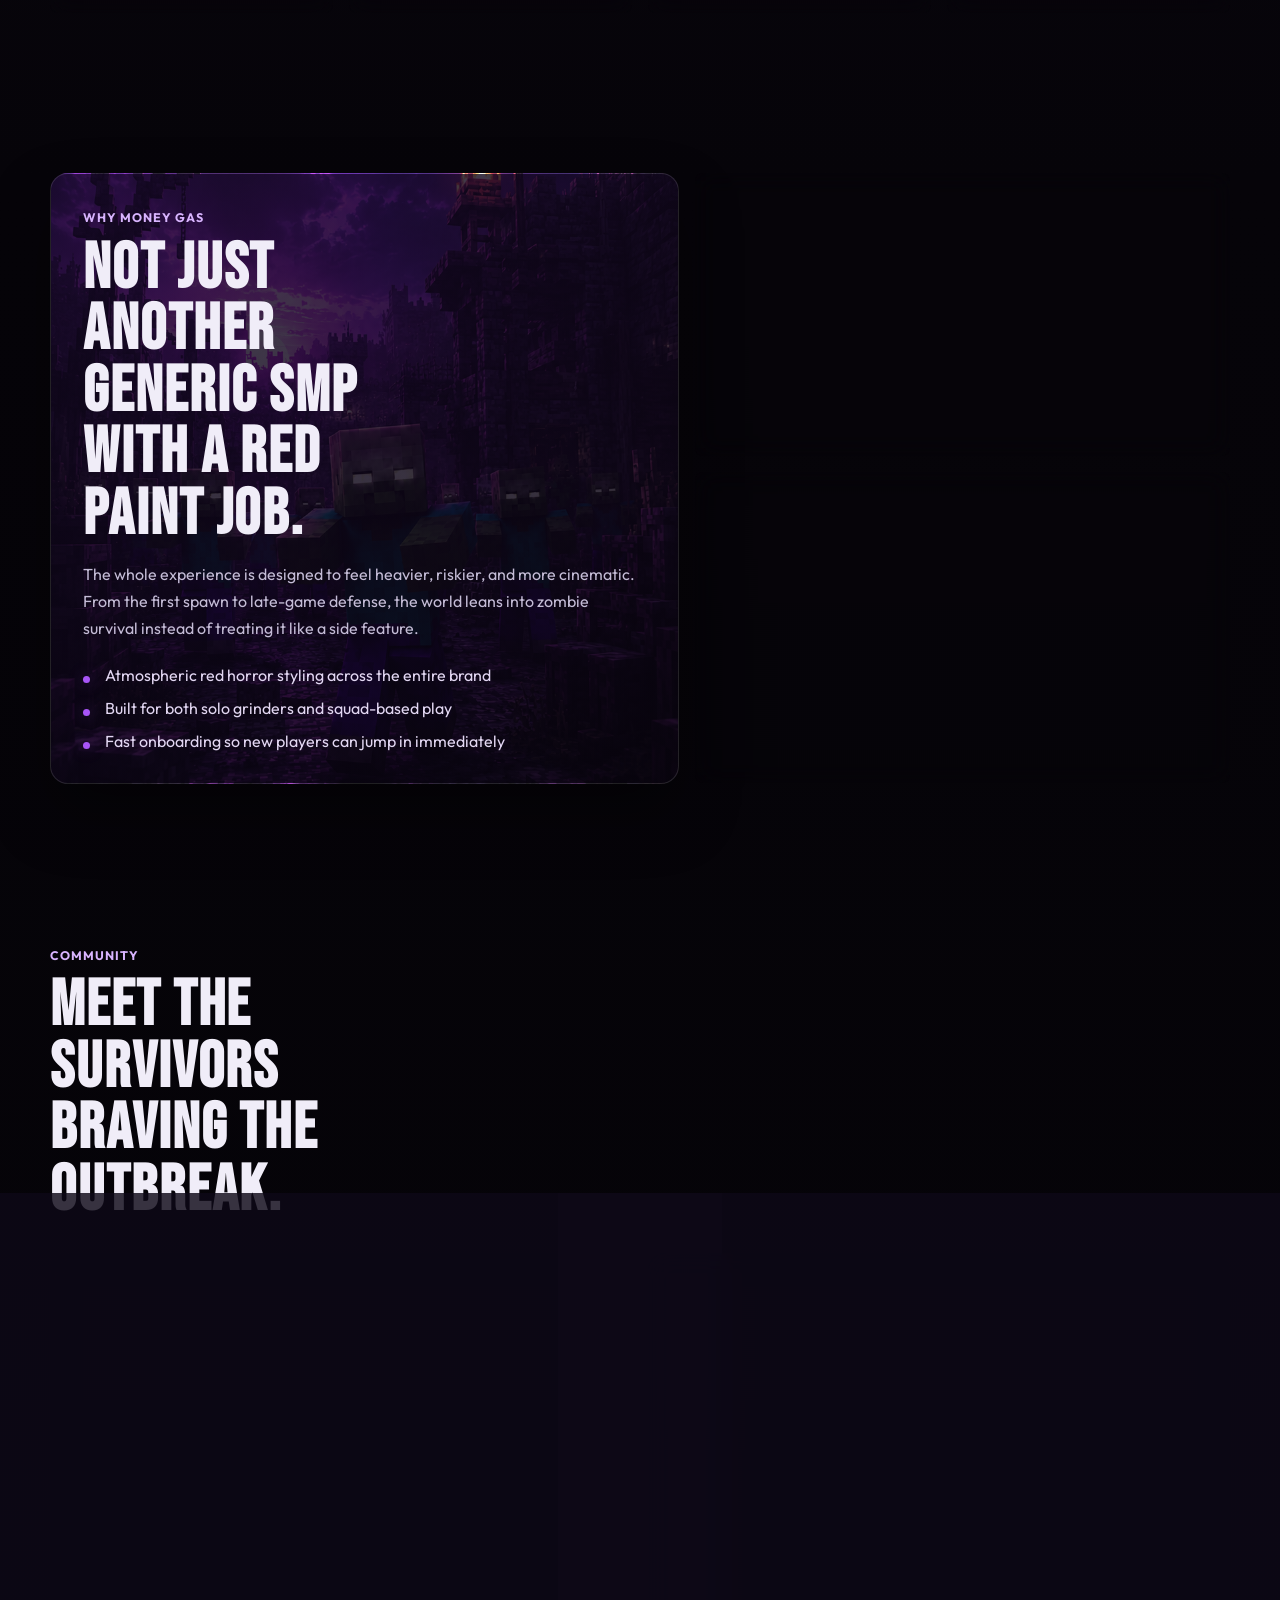
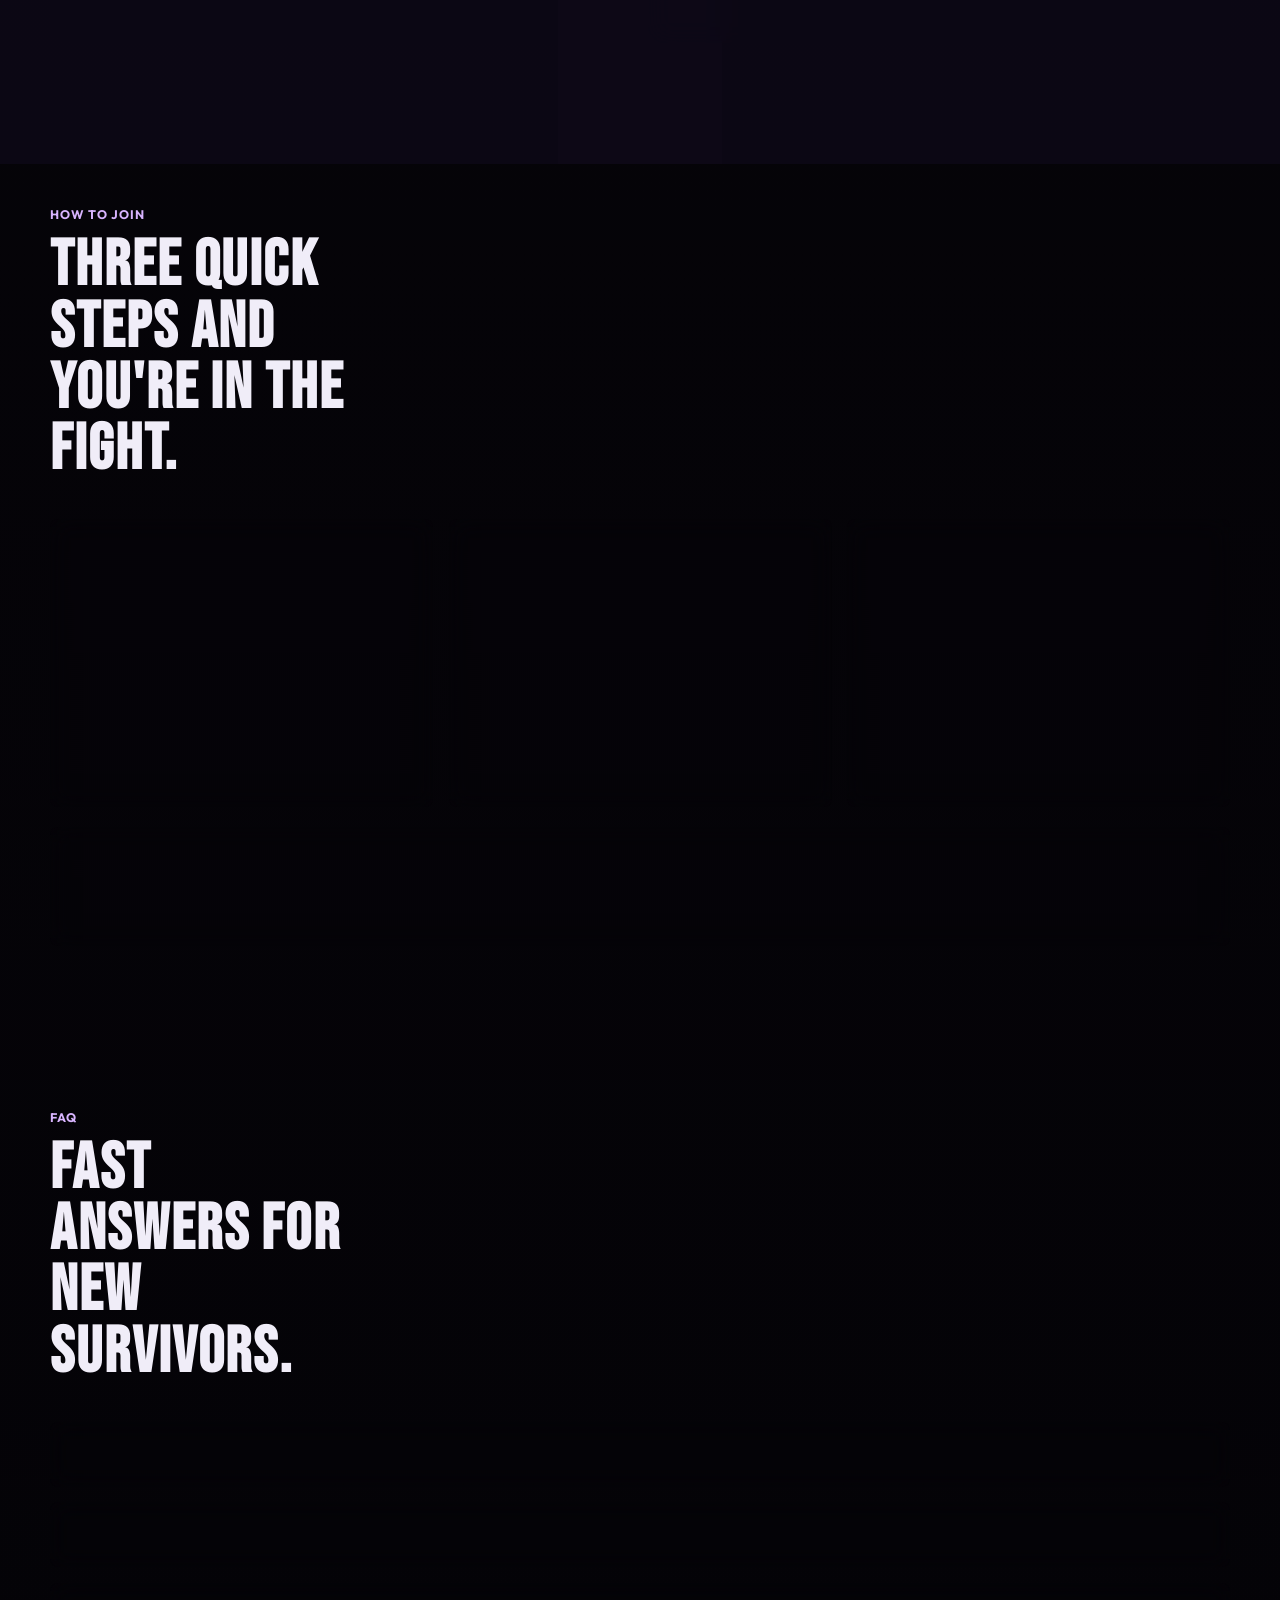
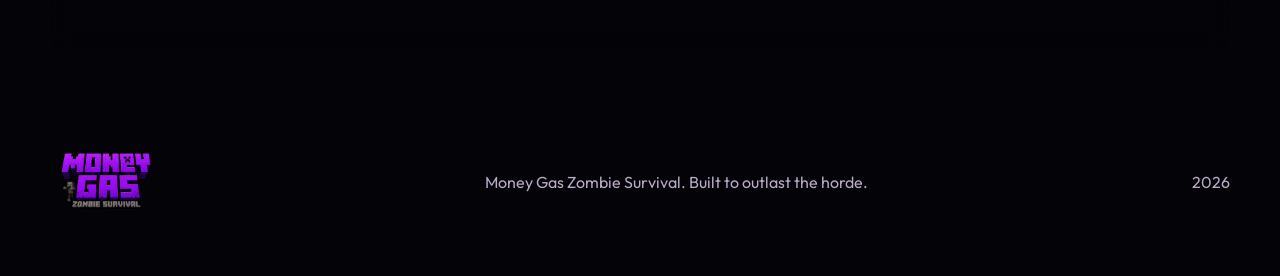
==== commit 674b97cc: "Add Community section with player skin showcase" ====
--- a/index.html
+++ b/index.html
@@ -32,6 +32,7 @@
       <nav class="nav">
         <a href="#features">Features</a>
         <a href="#survival">Why Us</a>
+        <a href="#community">Community</a>
         <a href="#join">How To Join</a>
         <a href="#faq">FAQ</a>
       </nav>
@@ -179,6 +180,31 @@
         </div>
       </section>
 
+      <section class="section section-community" id="community">
+        <div class="section-heading">
+          <span class="section-kicker">Community</span>
+          <h2>Meet the survivors braving the outbreak.</h2>
+        </div>
+
+        <div class="community-grid">
+          <div class="community-panel reveal">
+            <h3>Online Now</h3>
+            <p>Players currently fighting the horde.</p>
+            <div class="skin-grid" id="online-players">
+              <div class="skin-loading">Loading survivors...</div>
+            </div>
+          </div>
+
+          <div class="community-panel reveal">
+            <h3>Featured Survivors</h3>
+            <p>Legends who've made their mark on Money Gas.</p>
+            <div class="skin-grid" id="featured-players">
+              <div class="skin-loading">Loading survivors...</div>
+            </div>
+          </div>
+        </div>
+      </section>
+
       <section class="section section-join" id="join">
         <div class="section-heading">
           <span class="section-kicker">How To Join</span>
@@ -197,7 +223,7 @@
             <span>Download 2</span>
             <h3>Mods Pack</h3>
             <p>Get the full server mods pack and place all files inside your Minecraft <strong>mods</strong> folder.</p>
-            <a class="button button-small join-download" href="https://filebin.net/yogudu4gsajizoho" target="_blank" rel="noopener noreferrer">Download
+            <a class="button button-small join-download" href="https://filebin.net/setz005ukmfpuxzv" target="_blank" rel="noopener noreferrer">Download
               Mods</a>
           </article>
           <article class="join-step reveal">
--- a/style.css
+++ b/style.css
@@ -694,6 +694,131 @@
   padding: 0 1.4rem 1.4rem;
 }
 
+.section-community .section-heading {
+  margin-bottom: 2rem;
+}
+
+.community-grid {
+  display: grid;
+  grid-template-columns: repeat(2, minmax(0, 1fr));
+  gap: 1rem;
+}
+
+.community-panel {
+  border: 1px solid rgba(255, 255, 255, 0.1);
+  border-radius: var(--radius-lg);
+  background: var(--panel);
+  backdrop-filter: blur(12px);
+  padding: 2rem;
+  box-shadow: var(--shadow);
+}
+
+.community-panel h3 {
+  margin: 0;
+  font-family: "Bebas Neue", Impact, sans-serif;
+  font-size: 2rem;
+  letter-spacing: 0.03em;
+  line-height: 0.96;
+}
+
+.community-panel p {
+  color: var(--muted);
+  margin: 0.5rem 0 1.5rem;
+  line-height: 1.6;
+}
+
+.skin-grid {
+  display: grid;
+  grid-template-columns: repeat(auto-fill, minmax(110px, 1fr));
+  gap: 1rem;
+}
+
+.skin-card {
+  display: flex;
+  flex-direction: column;
+  align-items: center;
+  gap: 0.6rem;
+  padding: 1.2rem 0.8rem;
+  border: 1px solid rgba(255, 255, 255, 0.08);
+  border-radius: var(--radius-md);
+  background: rgba(255, 255, 255, 0.03);
+  transition: transform 220ms ease, border-color 220ms ease, box-shadow 220ms ease;
+}
+
+.skin-card:hover {
+  transform: translateY(-4px);
+  border-color: rgba(168, 85, 247, 0.4);
+  box-shadow: 0 12px 32px rgba(168, 85, 247, 0.15);
+}
+
+.skin-card img {
+  width: 54px;
+  height: auto;
+  image-rendering: pixelated;
+  filter: drop-shadow(0 4px 12px rgba(0, 0, 0, 0.5));
+}
+
+.skin-card-name {
+  font-size: 0.82rem;
+  font-weight: 600;
+  color: #e2d7f2;
+  text-align: center;
+  word-break: break-word;
+}
+
+.skin-card-status {
+  display: inline-flex;
+  align-items: center;
+  gap: 0.35rem;
+  font-size: 0.7rem;
+  color: #64ff78;
+  font-weight: 600;
+  letter-spacing: 0.04em;
+  text-transform: uppercase;
+}
+
+.skin-card-status::before {
+  content: "";
+  width: 5px;
+  height: 5px;
+  border-radius: 50%;
+  background: #64ff78;
+  box-shadow: 0 0 8px rgba(100, 255, 120, 0.8);
+}
+
+.skin-loading {
+  grid-column: 1 / -1;
+  text-align: center;
+  padding: 2rem 1rem;
+  color: var(--muted);
+  font-size: 0.9rem;
+}
+
+.skin-empty {
+  grid-column: 1 / -1;
+  text-align: center;
+  padding: 2rem 1rem;
+  color: var(--muted);
+  font-size: 0.9rem;
+  font-style: italic;
+}
+
+@media (max-width: 1100px) {
+  .community-grid {
+    grid-template-columns: repeat(2, minmax(0, 1fr));
+  }
+}
+
+@media (max-width: 860px) {
+  .community-grid {
+    grid-template-columns: 1fr;
+  }
+
+  .skin-grid {
+    grid-template-columns: repeat(auto-fill, minmax(90px, 1fr));
+  }
+}
+
 .footer {
   display: flex;
   align-items: center;
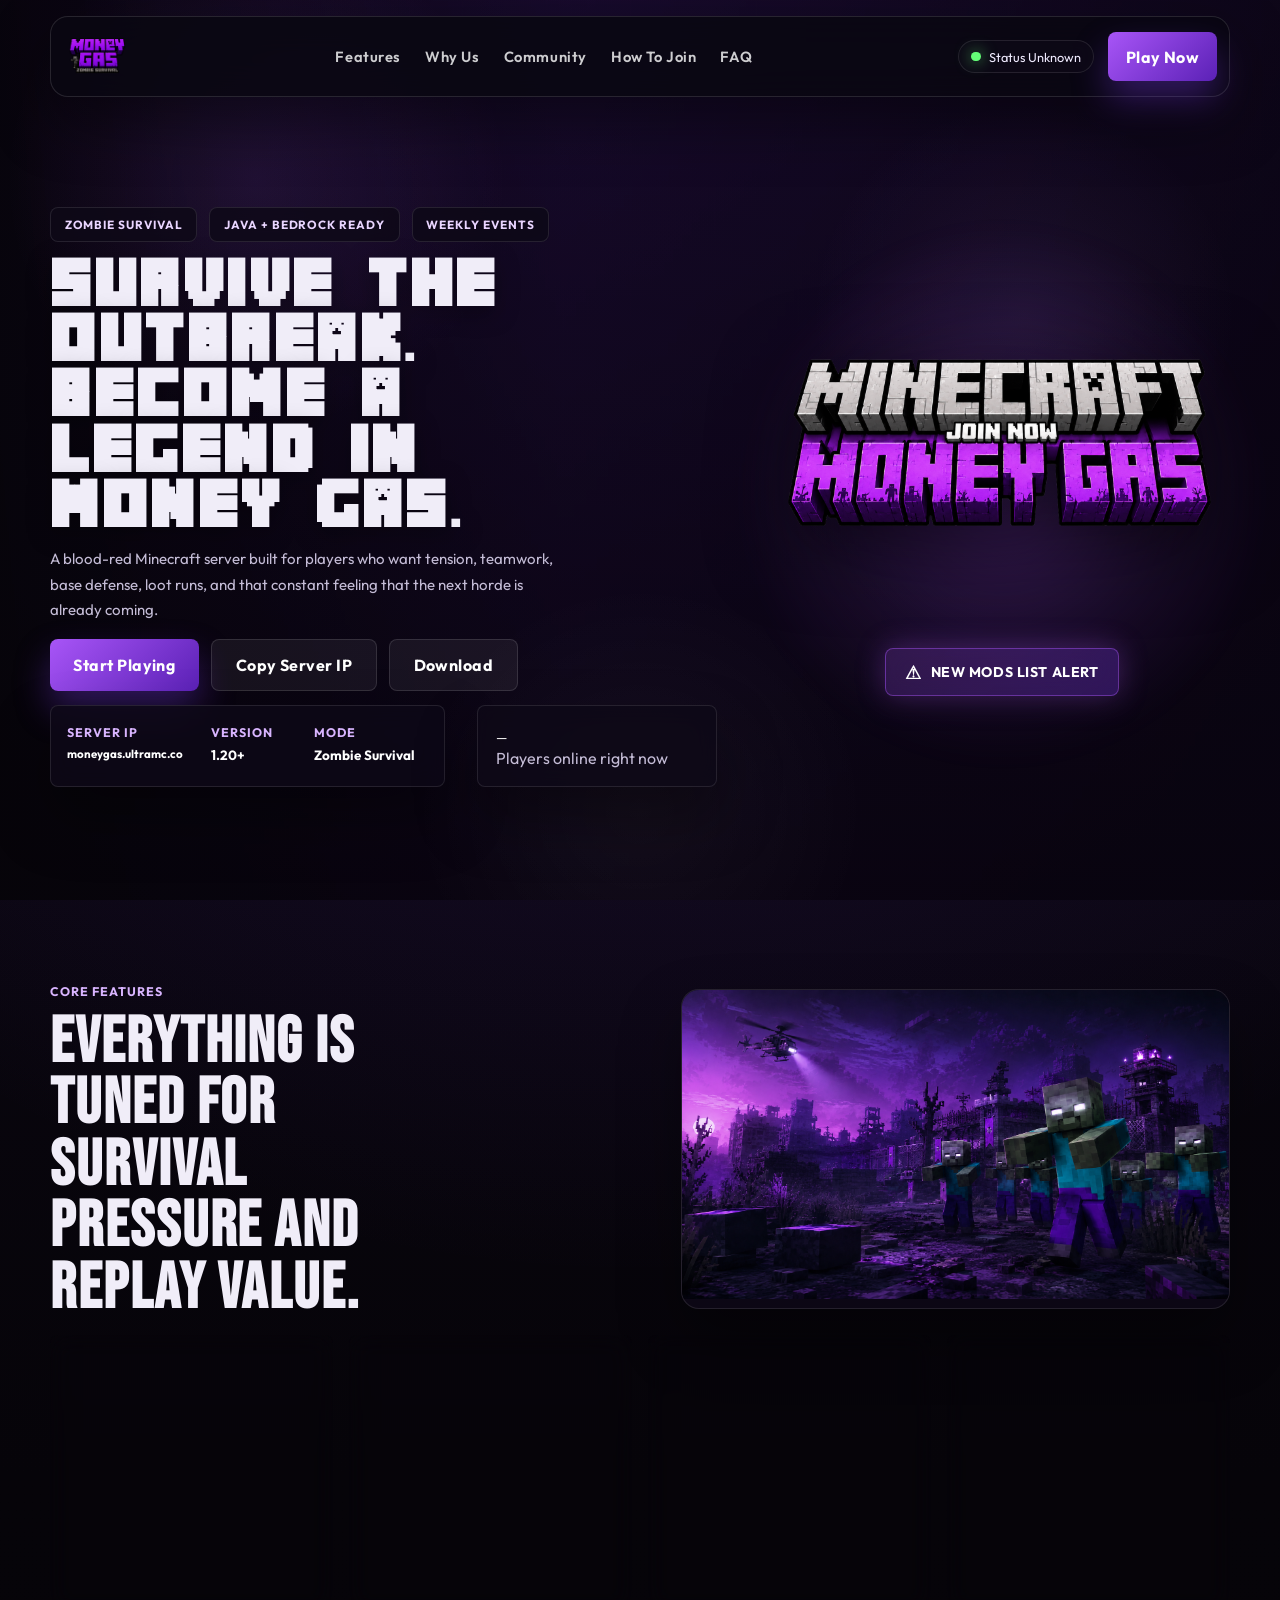
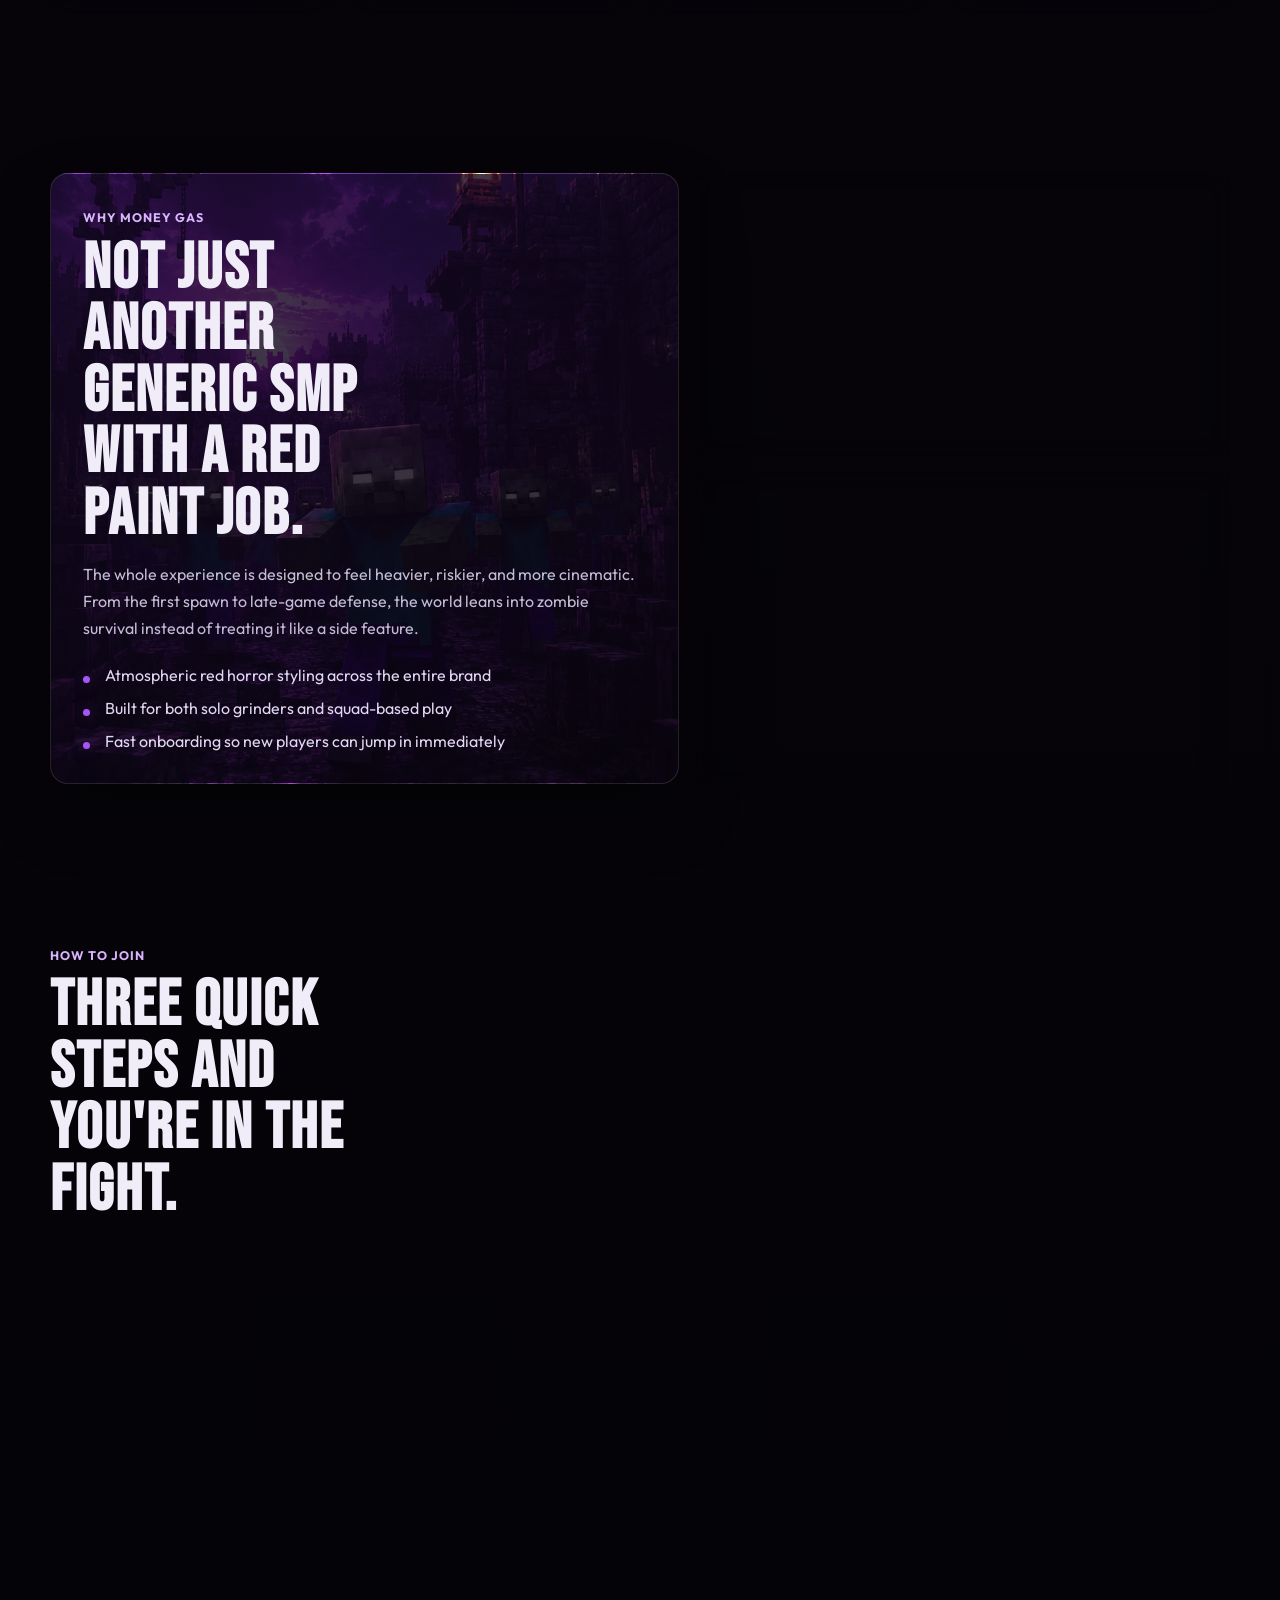
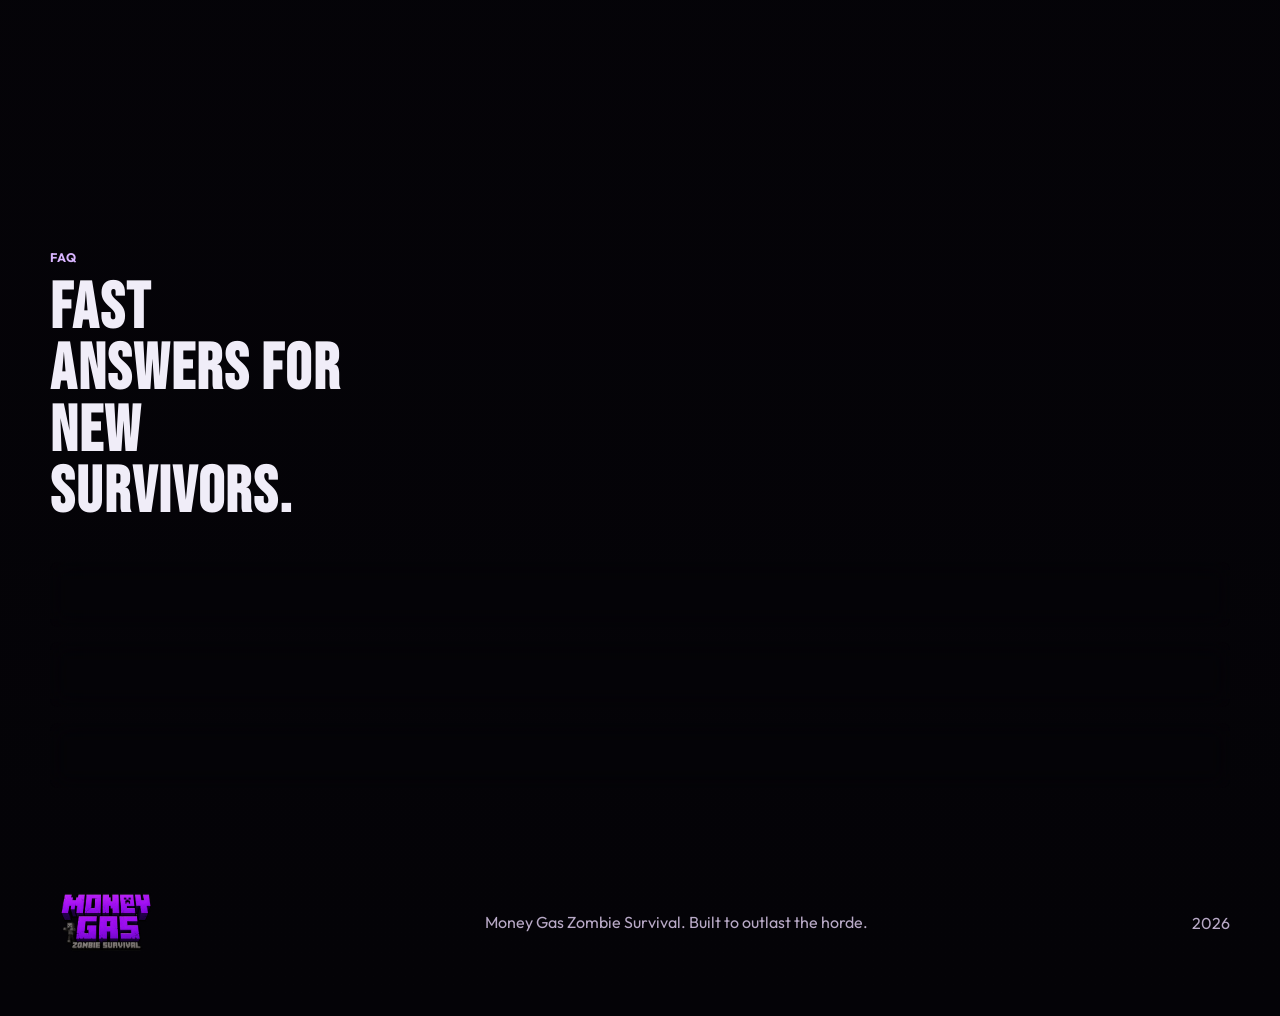
==== commit 5d355101: "Remove buggy community API, create dedicated builds page Co-authored-by: CommandCodeBot <noreply@com" ====
--- a/index.html
+++ b/index.html
@@ -32,7 +32,7 @@
       <nav class="nav">
         <a href="#features">Features</a>
         <a href="#survival">Why Us</a>
-        <a href="#community">Community</a>
+        <a href="community.html">Community</a>
         <a href="#join">How To Join</a>
         <a href="#faq">FAQ</a>
       </nav>
@@ -180,30 +180,7 @@
         </div>
       </section>
 
-      <section class="section section-community" id="community">
-        <div class="section-heading">
-          <span class="section-kicker">Community</span>
-          <h2>Meet the survivors braving the outbreak.</h2>
-        </div>
-
-        <div class="community-grid">
-          <div class="community-panel reveal">
-            <h3>Online Now</h3>
-            <p>Players currently fighting the horde.</p>
-            <div class="skin-grid" id="online-players">
-              <div class="skin-loading">Loading survivors...</div>
-            </div>
-          </div>
-
-          <div class="community-panel reveal">
-            <h3>Featured Survivors</h3>
-            <p>Legends who've made their mark on Money Gas.</p>
-            <div class="skin-grid" id="featured-players">
-              <div class="skin-loading">Loading survivors...</div>
-            </div>
-          </div>
-        </div>
-      </section>
+      
 
       <section class="section section-join" id="join">
         <div class="section-heading">
--- a/style.css
+++ b/style.css
@@ -486,6 +486,135 @@
   box-shadow: var(--shadow);
 }
 
+.hero-community {
+  min-height: 60vh;
+  background:
+    radial-gradient(circle at top, rgba(124, 58, 237, 0.22), transparent 30%),
+    linear-gradient(180deg, #0d0816 0%, #060409 35%, #040307 100%);
+}
+
+.hero-content-center {
+  min-height: calc(60vh - 8rem);
+  display: flex;
+  align-items: center;
+  justify-content: center;
+}
+
+.hero-copy-center {
+  max-width: 680px;
+  text-align: center;
+}
+
+.hero-copy-center h1 {
+  font-family: "Minecrafter", "Bebas Neue", Impact, sans-serif;
+  font-size: clamp(3rem, 6vw, 5rem);
+  max-width: none;
+  line-height: 0.94;
+  letter-spacing: 0.06em;
+  text-shadow: 0 6px 24px rgba(0, 0, 0, 0.35);
+}
+
+.hero-copy-center p {
+  max-width: 52ch;
+  margin: 0.75rem auto 0;
+  font-size: 0.94rem;
+}
+
+.hero-copy-center .hero-actions {
+  justify-content: center;
+  margin-top: 1.5rem;
+}
+
+.section-builds .section-heading {
+  margin-bottom: 2.5rem;
+}
+
+.builds-grid {
+  display: grid;
+  grid-template-columns: repeat(3, minmax(0, 1fr));
+  gap: 1.5rem;
+}
+
+.build-card {
+  border: 1px solid rgba(255, 255, 255, 0.1);
+  border-radius: var(--radius-lg);
+  background: var(--panel);
+  backdrop-filter: blur(12px);
+  overflow: hidden;
+  box-shadow: var(--shadow);
+  transition: transform 220ms ease, border-color 220ms ease, box-shadow 220ms ease;
+}
+
+.build-card:hover {
+  transform: translateY(-6px);
+  border-color: rgba(168, 85, 247, 0.4);
+  box-shadow: 0 16px 40px rgba(168, 85, 247, 0.2);
+}
+
+.build-image {
+  width: 100%;
+  aspect-ratio: 16 / 10;
+  overflow: hidden;
+  border-bottom: 1px solid rgba(255, 255, 255, 0.08);
+}
+
+.build-image img {
+  width: 100%;
+  height: 100%;
+  object-fit: cover;
+  transition: transform 400ms ease;
+}
+
+.build-card:hover .build-image img {
+  transform: scale(1.05);
+}
+
+.build-info {
+  padding: 1.5rem;
+}
+
+.build-info h3 {
+  margin: 0;
+  font-family: "Bebas Neue", Impact, sans-serif;
+  font-size: 1.8rem;
+  letter-spacing: 0.03em;
+  line-height: 0.96;
+  color: #fff;
+}
+
+.build-info p {
+  margin: 0.65rem 0 1rem;
+  color: var(--muted);
+  line-height: 1.6;
+  font-size: 0.88rem;
+}
+
+.build-author {
+  display: flex;
+  align-items: center;
+  gap: 0.5rem;
+  padding-top: 1rem;
+  border-top: 1px solid rgba(255, 255, 255, 0.08);
+}
+
+.build-author-label {
+  font-size: 0.72rem;
+  font-weight: 600;
+  text-transform: uppercase;
+  letter-spacing: 0.08em;
+  color: #d8b4fe;
+}
+
+.build-author-name {
+  font-size: 0.88rem;
+  font-weight: 700;
+  color: #e2d7f2;
+}
+
+.section-cta {
+  padding-top: 0;
+}
+
 .stat-label {
   color: var(--muted);
   line-height: 1.5;
@@ -698,12 +827,6 @@
   margin-bottom: 2rem;
 }
 
-.community-grid {
-  display: grid;
-  grid-template-columns: repeat(2, minmax(0, 1fr));
-  gap: 1rem;
-}
-
 .community-panel {
   border: 1px solid rgba(255, 255, 255, 0.1);
   border-radius: var(--radius-lg);
@@ -812,6 +935,10 @@
 @media (max-width: 860px) {
   .community-grid {
     grid-template-columns: 1fr;
+  }
+
+  .builds-grid {
+    grid-template-columns: repeat(2, minmax(0, 1fr));
   }
 
   .skin-grid {
@@ -988,6 +1115,10 @@
 }
 
 @media (max-width: 560px) {
+  .builds-grid {
+    grid-template-columns: 1fr;
+  }
+
   .topbar-actions {
     width: 100%;
     flex-direction: column;
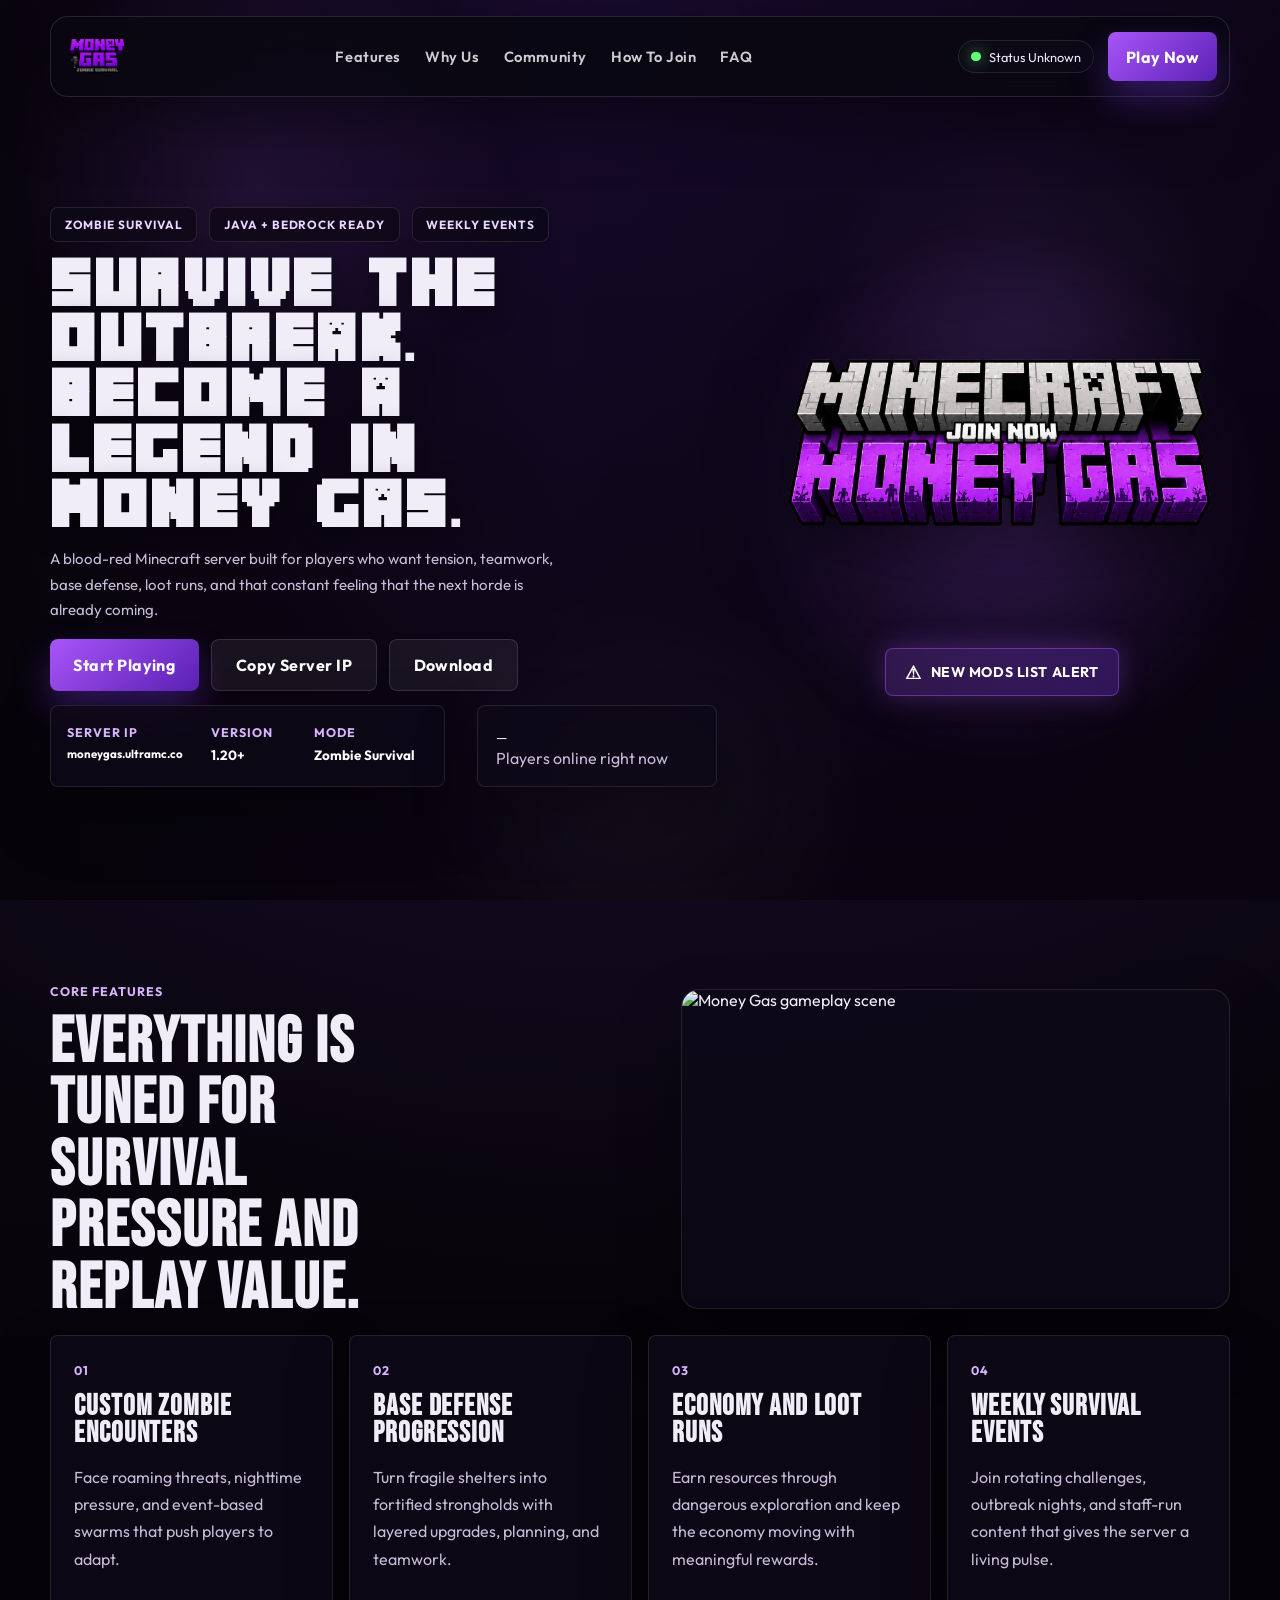
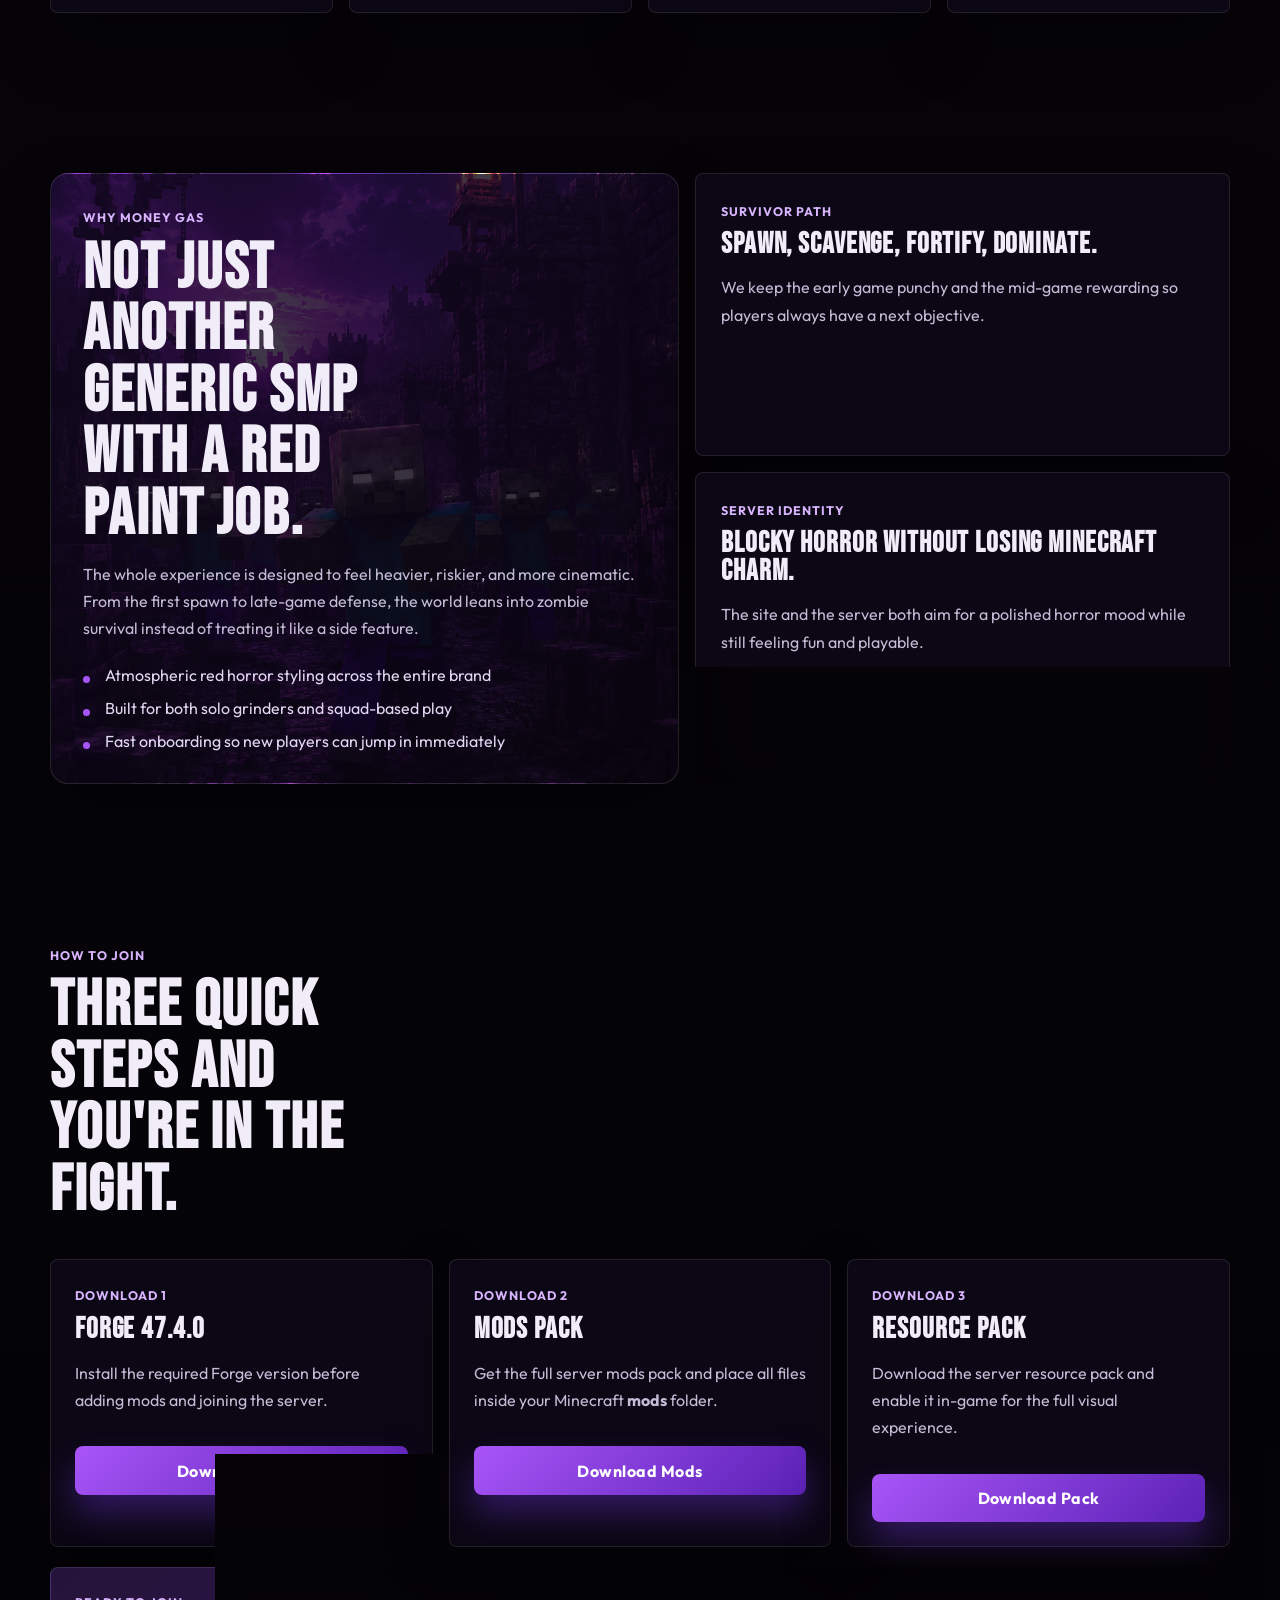
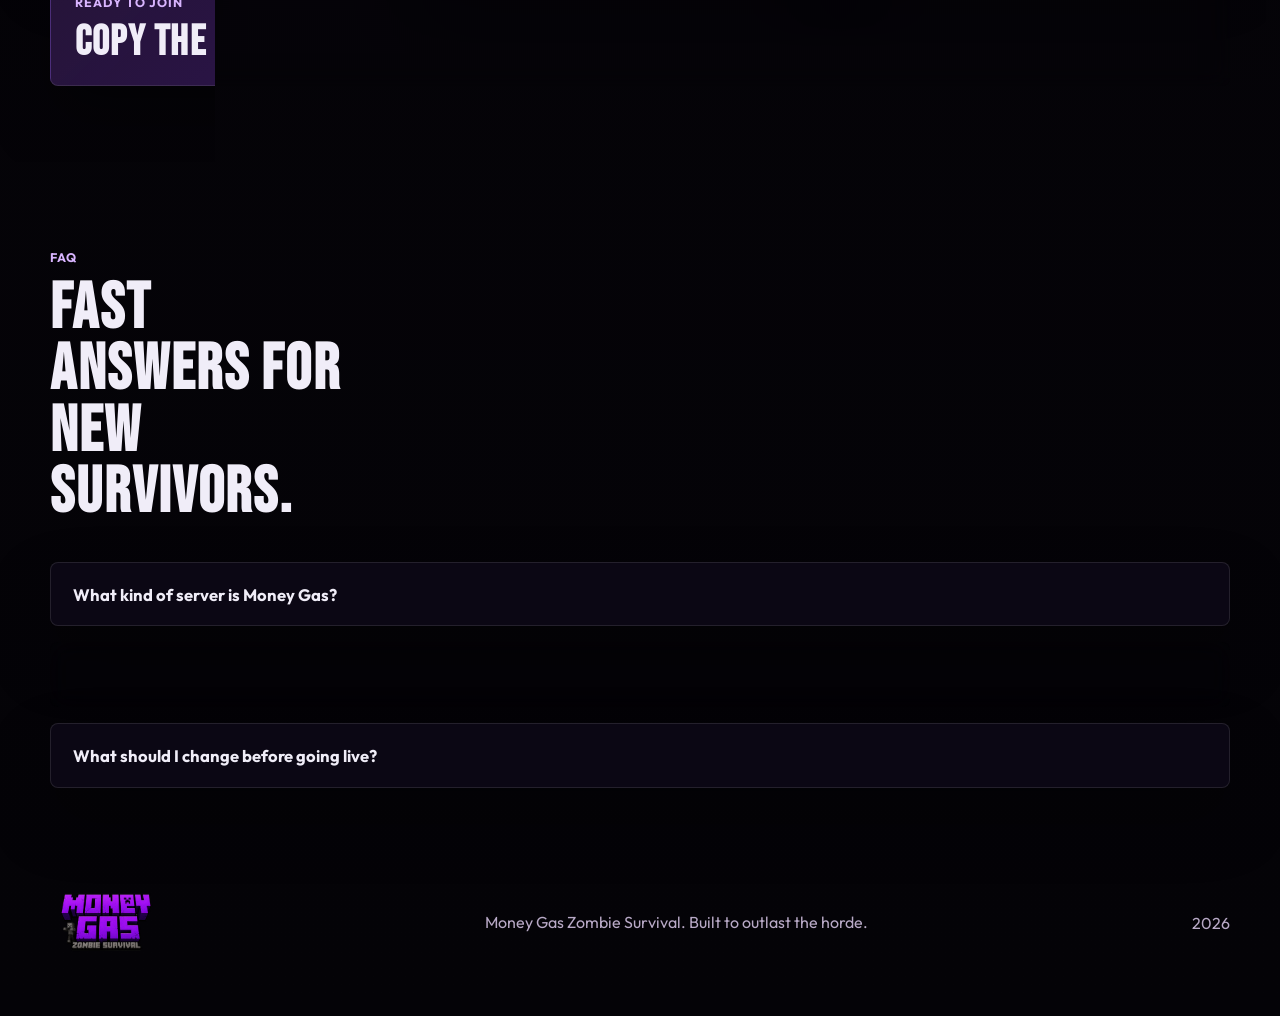
==== commit abb186f3: "Replace feature image with banner1 Co-authored-by: CommandCodeBot <noreply@commandcode.ai>" ====
--- a/index.html
+++ b/index.html
@@ -121,7 +121,7 @@
             <h2>Everything is tuned for survival pressure and replay value.</h2>
           </div>
           <figure class="features-image reveal">
-            <img src="img/img1_purple.png" alt="Money Gas gameplay scene">
+            <img src="img/banner1.png" alt="Money Gas gameplay scene">
           </figure>
         </div>
 
--- a/style.css
+++ b/style.css
@@ -525,17 +525,36 @@
   margin-top: 1.5rem;
 }
 
+.hero-eyebrow-center {
+  justify-content: center;
+}
+
+.hero-actions-center {
+  justify-content: center;
+}
+
+.button-discord {
+  display: inline-flex;
+  align-items: center;
+  gap: 0.65rem;
+}
+
+.button-discord svg {
+  flex-shrink: 0;
+}
+
 .section-builds .section-heading {
   margin-bottom: 2.5rem;
 }
 
-.builds-grid {
-  display: grid;
-  grid-template-columns: repeat(3, minmax(0, 1fr));
+.player-cards-grid {
+  display: grid;
+  grid-template-columns: repeat(auto-fill, minmax(380px, 1fr));
   gap: 1.5rem;
-}
-
-.build-card {
+  max-width: 900px;
+}
+
+.player-card {
   border: 1px solid rgba(255, 255, 255, 0.1);
   border-radius: var(--radius-lg);
   background: var(--panel);
@@ -545,70 +564,148 @@
   transition: transform 220ms ease, border-color 220ms ease, box-shadow 220ms ease;
 }
 
-.build-card:hover {
+.player-card:hover {
   transform: translateY(-6px);
   border-color: rgba(168, 85, 247, 0.4);
-  box-shadow: 0 16px 40px rgba(168, 85, 247, 0.2);
-}
-
-.build-image {
+  box-shadow: 0 16px 40px rgba(168, 85, 247, 0.25);
+}
+
+.player-card-header {
+  padding: 0.9rem 1.25rem;
+  background: rgba(255, 255, 255, 0.04);
+  border-bottom: 1px solid rgba(255, 255, 255, 0.08);
+}
+
+.player-name {
+  font-family: "Bebas Neue", Impact, sans-serif;
+  font-size: 1.4rem;
+  letter-spacing: 0.05em;
+  color: #fff;
+}
+
+.player-card-body {
+  display: grid;
+  grid-template-columns: auto 1fr;
+  cursor: pointer;
+}
+
+.player-card-body:hover .player-card-preview img {
+  transform: scale(1.08);
+}
+
+.player-card-body:hover .player-card-overlay {
+  opacity: 1;
+}
+
+.player-card-skin {
+  width: 140px;
+  background: linear-gradient(135deg, rgba(168, 85, 247, 0.15), rgba(76, 29, 149, 0.25));
+  display: flex;
+  align-items: center;
+  justify-content: center;
+  overflow: hidden;
+}
+
+.player-card-skin img {
   width: 100%;
-  aspect-ratio: 16 / 10;
+  height: 100%;
+  object-fit: cover;
+  image-rendering: pixelated;
+}
+
+.player-card-preview {
+  position: relative;
   overflow: hidden;
-  border-bottom: 1px solid rgba(255, 255, 255, 0.08);
-}
-
-.build-image img {
+  min-height: 180px;
+}
+
+.player-card-preview img {
   width: 100%;
   height: 100%;
   object-fit: cover;
   transition: transform 400ms ease;
 }
 
-.build-card:hover .build-image img {
+.player-card-overlay {
+  position: absolute;
+  inset: 0;
+  background: linear-gradient(135deg, rgba(168, 85, 247, 0.7), rgba(76, 29, 149, 0.8));
+  display: flex;
+  align-items: center;
+  justify-content: center;
+  opacity: 0;
+  transition: opacity 220ms ease;
+}
+
+.player-card-overlay span {
+  font-family: "Bebas Neue", Impact, sans-serif;
+  font-size: 1.5rem;
+  letter-spacing: 0.08em;
+  color: #fff;
+}
+
+.section-showcase .section-heading {
+  margin-bottom: 2.5rem;
+}
+
+.showcase-grid {
+  display: grid;
+  grid-template-columns: repeat(2, minmax(0, 1fr));
+  gap: 2rem;
+}
+
+.showcase-card {
+  border: 1px solid rgba(255, 255, 255, 0.1);
+  border-radius: var(--radius-lg);
+  background: var(--panel);
+  backdrop-filter: blur(12px);
+  overflow: hidden;
+  box-shadow: var(--shadow);
+  transition: transform 220ms ease, border-color 220ms ease, box-shadow 220ms ease;
+}
+
+.showcase-card:hover {
+  transform: translateY(-6px);
+  border-color: rgba(168, 85, 247, 0.4);
+  box-shadow: 0 16px 40px rgba(168, 85, 247, 0.2);
+}
+
+.showcase-image {
+  width: 100%;
+  aspect-ratio: 16 / 9;
+  overflow: hidden;
+  border-bottom: 1px solid rgba(255, 255, 255, 0.08);
+}
+
+.showcase-image img {
+  width: 100%;
+  height: 100%;
+  object-fit: cover;
+  transition: transform 400ms ease;
+}
+
+.showcase-card:hover .showcase-image img {
   transform: scale(1.05);
 }
 
-.build-info {
-  padding: 1.5rem;
-}
-
-.build-info h3 {
+.showcase-info {
+  padding: 1.75rem;
+}
+
+.showcase-info h3 {
   margin: 0;
   font-family: "Bebas Neue", Impact, sans-serif;
-  font-size: 1.8rem;
+  font-size: 2.2rem;
   letter-spacing: 0.03em;
   line-height: 0.96;
   color: #fff;
 }
 
-.build-info p {
-  margin: 0.65rem 0 1rem;
+.showcase-info p {
+  margin: 0.75rem 0 0;
   color: var(--muted);
-  line-height: 1.6;
-  font-size: 0.88rem;
-}
-
-.build-author {
-  display: flex;
-  align-items: center;
-  gap: 0.5rem;
-  padding-top: 1rem;
-  border-top: 1px solid rgba(255, 255, 255, 0.08);
-}
-
-.build-author-label {
-  font-size: 0.72rem;
-  font-weight: 600;
-  text-transform: uppercase;
-  letter-spacing: 0.08em;
-  color: #d8b4fe;
-}
-
-.build-author-name {
-  font-size: 0.88rem;
-  font-weight: 700;
-  color: #e2d7f2;
+  line-height: 1.7;
+  font-size: 0.92rem;
 }
 
 .section-cta {
@@ -937,8 +1034,8 @@
     grid-template-columns: 1fr;
   }
 
-  .builds-grid {
-    grid-template-columns: repeat(2, minmax(0, 1fr));
+  .showcase-grid {
+    grid-template-columns: 1fr;
   }
 
   .skin-grid {
@@ -1119,6 +1216,34 @@
     grid-template-columns: 1fr;
   }
 
+  .player-cards-grid {
+    grid-template-columns: 1fr;
+  }
+
+  .player-card-body {
+    grid-template-columns: 1fr;
+  }
+
+  .player-card-skin {
+    width: 100%;
+    height: 140px;
+    border-bottom: 1px solid rgba(255, 255, 255, 0.08);
+  }
+
+  .player-card-skin img {
+    width: 100%;
+    height: 100%;
+    object-fit: cover;
+  }
+
+  .player-card-preview {
+    min-height: 160px;
+  }
+
+  .showcase-grid {
+    grid-template-columns: 1fr;
+  }
+
   .topbar-actions {
     width: 100%;
     flex-direction: column;
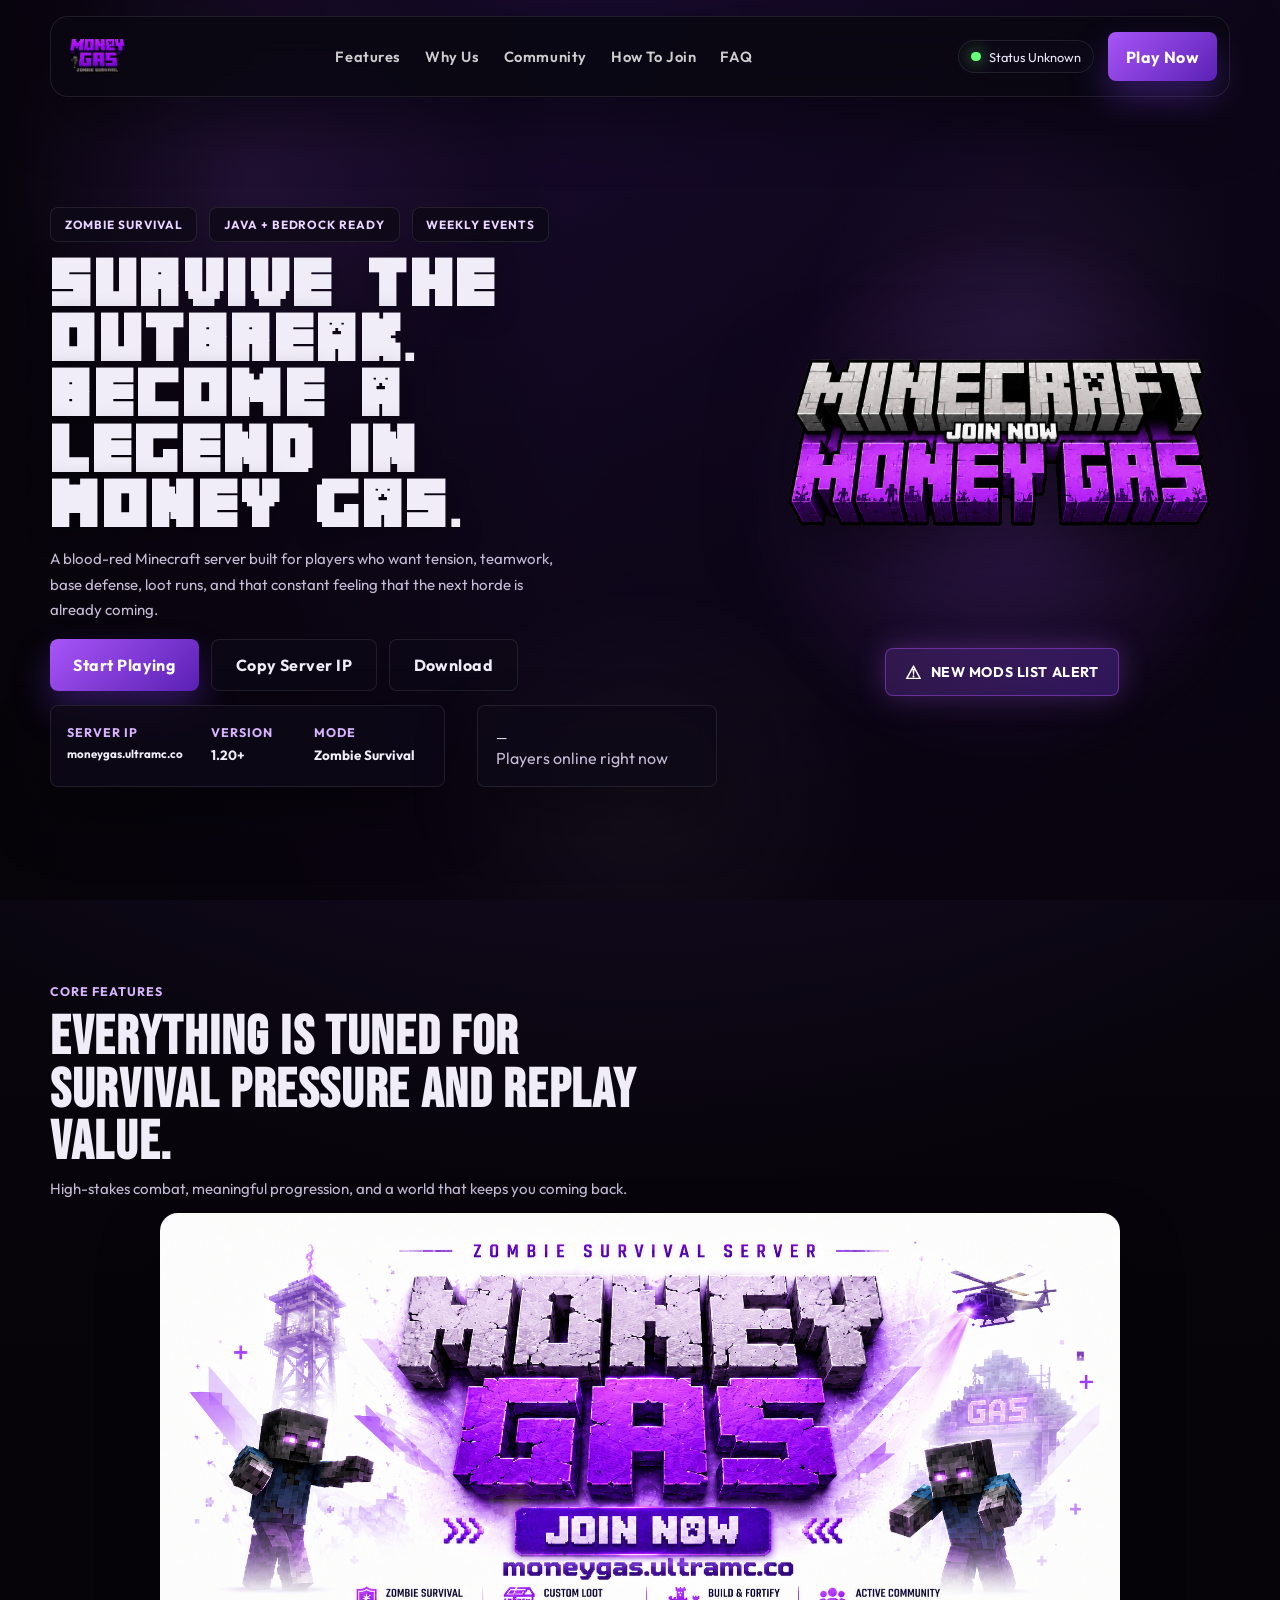
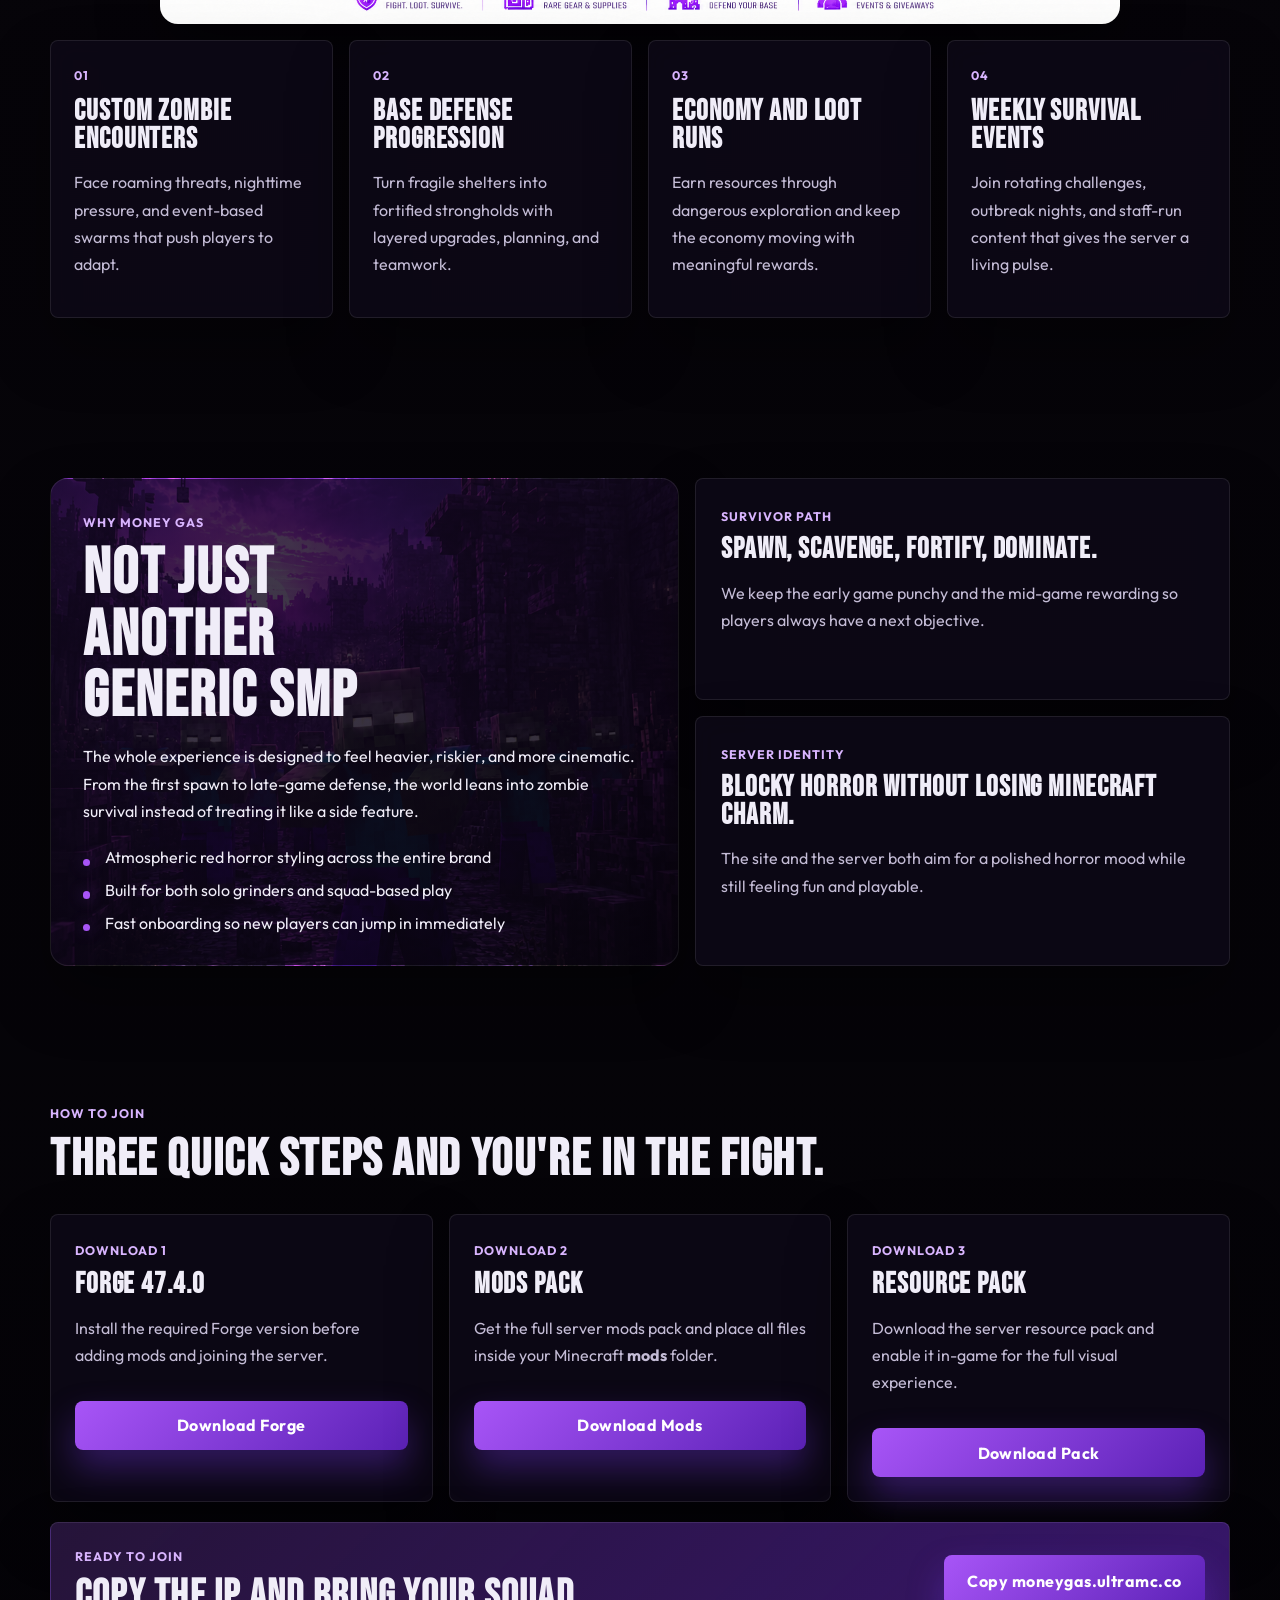
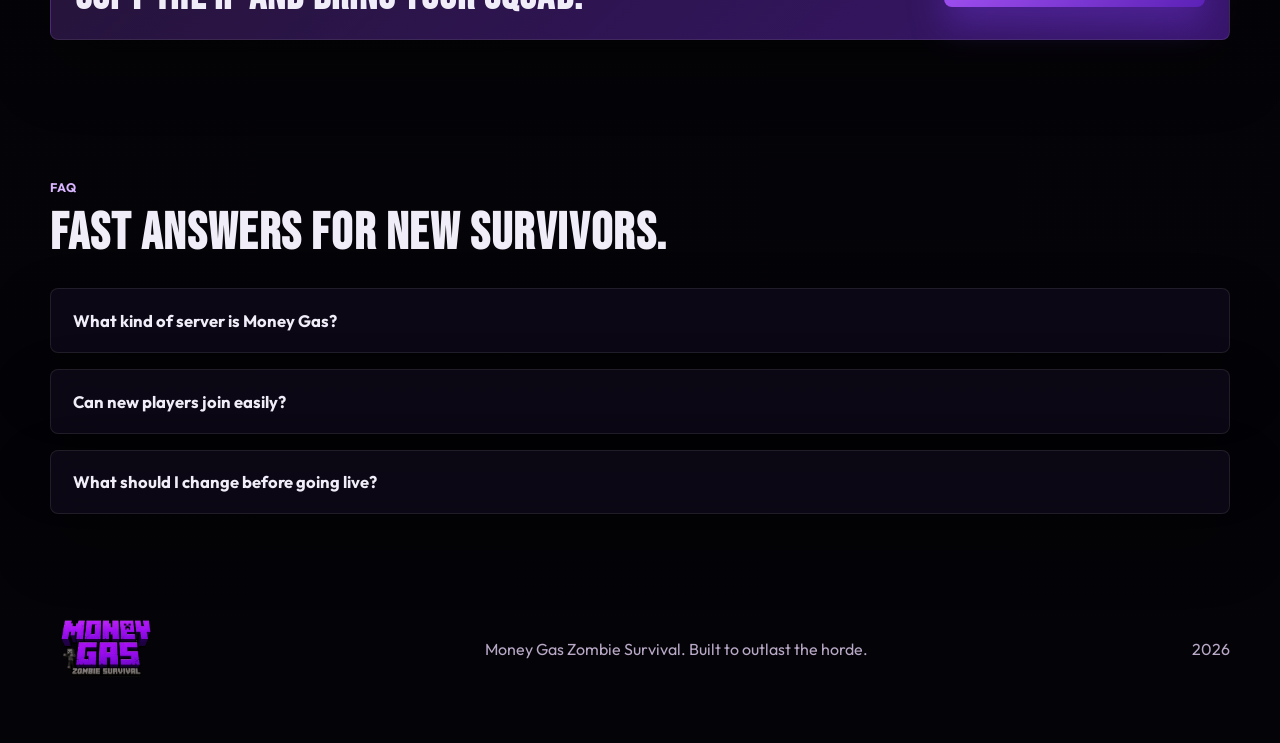
==== commit 405e002b: "Update Money Gas site layout" ====
--- a/index.html
+++ b/index.html
@@ -119,6 +119,7 @@
           <div class="section-heading">
             <span class="section-kicker">Core Features</span>
             <h2>Everything is tuned for survival pressure and replay value.</h2>
+            <p>High-stakes combat, meaningful progression, and a world that keeps you coming back.</p>
           </div>
           <figure class="features-image reveal">
             <img src="img/banner1.png" alt="Money Gas gameplay scene">
@@ -153,7 +154,7 @@
       <section class="section section-split" id="survival">
         <div class="split-panel reveal">
           <span class="section-kicker">Why Money Gas</span>
-          <h2>Not just another generic SMP with a red paint job.</h2>
+          <h2>Not just another generic SMP</h2>
           <p>
             The whole experience is designed to feel heavier, riskier, and more cinematic. From the
             first spawn to late-game defense, the world leans into zombie survival instead of treating
--- a/style.css
+++ b/style.css
@@ -6,6 +6,20 @@
   --line: rgba(255, 255, 255, 0.09);
   --text: #f0edf8;
   --muted: #c4bcd6;
+  --body-bg:
+    radial-gradient(circle at top, rgba(124, 58, 237, 0.22), transparent 30%),
+    linear-gradient(180deg, #0d0816 0%, #060409 35%, #040307 100%);
+  --grid-line: rgba(255, 255, 255, 0.02);
+  --grid-mask: linear-gradient(180deg, rgba(0, 0, 0, 0.55), transparent 80%);
+  --topbar-bg: rgba(10, 7, 18, 0.88);
+  --nav-link: rgba(255, 255, 255, 0.8);
+  --nav-link-hover: #fff;
+  --hero-overlay:
+    linear-gradient(90deg, rgba(6, 4, 9, 0.94) 0%, rgba(8, 4, 14, 0.66) 44%, rgba(8, 4, 14, 0.86) 100%),
+    linear-gradient(180deg, rgba(76, 29, 149, 0.44) 0%, rgba(14, 5, 24, 0.7) 100%);
+  --hero-noise-blend: screen;
+  --status-text: #f0ecff;
+  --footer-muted: #b8a9c6;
   --purple-1: #a855f7;
   --purple-2: #7c3aed;
   --purple-3: #4c1d95;
@@ -36,11 +50,10 @@
 body {
   margin: 0;
   min-width: 320px;
-  background:
-    radial-gradient(circle at top, rgba(124, 58, 237, 0.22), transparent 30%),
-    linear-gradient(180deg, #0d0816 0%, #060409 35%, #040307 100%);
+  background: var(--body-bg);
   color: var(--text);
   font-family: "Outfit", "Segoe UI", sans-serif;
+  transition: background 240ms ease, color 240ms ease;
 }
 
 img,
@@ -69,10 +82,10 @@
   inset: 0;
   pointer-events: none;
   background-image:
-    linear-gradient(rgba(255, 255, 255, 0.02) 1px, transparent 1px),
-    linear-gradient(90deg, rgba(255, 255, 255, 0.02) 1px, transparent 1px);
+    linear-gradient(var(--grid-line) 1px, transparent 1px),
+    linear-gradient(90deg, var(--grid-line) 1px, transparent 1px);
   background-size: 42px 42px;
-  mask-image: linear-gradient(180deg, rgba(0, 0, 0, 0.55), transparent 80%);
+  mask-image: var(--grid-mask);
 }
 
 .topbar {
@@ -87,9 +100,9 @@
   gap: 0.65rem;
   min-height: 60px;
   padding: 0.4rem 0.75rem;
-  border: 1px solid rgba(255, 255, 255, 0.12);
+  border: 1px solid var(--line);
   border-radius: var(--radius-lg);
-  background: rgba(10, 7, 18, 0.88);
+  background: var(--topbar-bg);
   box-shadow: 0 24px 60px rgba(0, 0, 0, 0.42);
   backdrop-filter: blur(18px);
   transform: translateX(-50%);
@@ -115,7 +128,7 @@
 
 .nav a {
   position: relative;
-  color: rgba(255, 255, 255, 0.8);
+  color: var(--nav-link);
   transition: color 180ms ease;
 }
 
@@ -134,7 +147,7 @@
 
 .nav a:hover,
 .nav a:focus-visible {
-  color: #fff;
+  color: var(--nav-link-hover);
 }
 
 .nav a:hover::after,
@@ -157,7 +170,7 @@
 .faq-item,
 .cta-banner,
 .hero-stats article {
-  border: 1px solid rgba(255, 255, 255, 0.1);
+  border: 1px solid var(--line);
   background: var(--panel);
   backdrop-filter: blur(12px);
 }
@@ -168,7 +181,7 @@
   gap: 0.55rem;
   padding: 0.48rem 0.75rem;
   border-radius: 999px;
-  color: #f0ecff;
+  color: var(--status-text);
   font-size: 0.8rem;
   white-space: nowrap;
 }
@@ -212,18 +225,19 @@
 }
 
 .button-ghost {
-  background: rgba(255, 255, 255, 0.06);
+  background: var(--panel);
+  color: var(--text);
   box-shadow: none;
-  border: 1px solid rgba(255, 255, 255, 0.12);
+  border: 1px solid var(--line);
 }
 
 .nav-toggle {
   display: none;
   width: 48px;
   height: 48px;
-  border: 1px solid rgba(255, 255, 255, 0.12);
+  border: 1px solid var(--line);
   border-radius: var(--radius-sm);
-  background: rgba(255, 255, 255, 0.04);
+  background: var(--panel);
   cursor: pointer;
 }
 
@@ -232,7 +246,7 @@
   width: 18px;
   height: 2px;
   margin: 4px auto;
-  background: #fff;
+  background: var(--text);
   transition: transform 180ms ease, opacity 180ms ease;
 }
 
@@ -258,9 +272,7 @@
 }
 
 .hero-overlay {
-  background:
-    linear-gradient(90deg, rgba(6, 4, 9, 0.94) 0%, rgba(8, 4, 14, 0.66) 44%, rgba(8, 4, 14, 0.86) 100%),
-    linear-gradient(180deg, rgba(76, 29, 149, 0.44) 0%, rgba(14, 5, 24, 0.7) 100%);
+  background: var(--hero-overlay);
 }
 
 .hero-noise {
@@ -268,7 +280,7 @@
     radial-gradient(circle at 20% 20%, rgba(168, 85, 247, 0.12), transparent 20%),
     radial-gradient(circle at 80% 35%, rgba(192, 132, 252, 0.08), transparent 18%),
     radial-gradient(circle at 50% 90%, rgba(255, 255, 255, 0.04), transparent 22%);
-  mix-blend-mode: screen;
+  mix-blend-mode: var(--hero-noise-blend);
   will-change: transform;
 }
 
@@ -392,7 +404,7 @@
   display: block;
   margin-top: 0.4rem;
   font-size: 0.84rem;
-  color: #fff;
+  color: var(--text);
   line-height: 1.25;
   word-break: normal;
 }
@@ -488,9 +500,7 @@
 
 .hero-community {
   min-height: 60vh;
-  background:
-    radial-gradient(circle at top, rgba(124, 58, 237, 0.22), transparent 30%),
-    linear-gradient(180deg, #0d0816 0%, #060409 35%, #040307 100%);
+  background: var(--body-bg);
 }
 
 .hero-content-center {
@@ -555,7 +565,7 @@
 }
 
 .player-card {
-  border: 1px solid rgba(255, 255, 255, 0.1);
+  border: 1px solid var(--line);
   border-radius: var(--radius-lg);
   background: var(--panel);
   backdrop-filter: blur(12px);
@@ -572,15 +582,15 @@
 
 .player-card-header {
   padding: 0.9rem 1.25rem;
-  background: rgba(255, 255, 255, 0.04);
-  border-bottom: 1px solid rgba(255, 255, 255, 0.08);
+  background: var(--panel-strong);
+  border-bottom: 1px solid var(--line);
 }
 
 .player-name {
   font-family: "Bebas Neue", Impact, sans-serif;
   font-size: 1.4rem;
   letter-spacing: 0.05em;
-  color: #fff;
+  color: var(--text);
 }
 
 .player-card-body {
@@ -655,7 +665,7 @@
 }
 
 .showcase-card {
-  border: 1px solid rgba(255, 255, 255, 0.1);
+  border: 1px solid var(--line);
   border-radius: var(--radius-lg);
   background: var(--panel);
   backdrop-filter: blur(12px);
@@ -736,25 +746,34 @@
 }
 
 .section-features-top {
-  display: grid;
-  grid-template-columns: minmax(0, 1fr) minmax(280px, 0.9fr);
-  gap: 1.25rem;
-  align-items: center;
   margin-bottom: 1rem;
 }
 
 .section-features-top .section-heading {
-  margin-bottom: 0;
+  max-width: 920px;
+  margin-bottom: 0.85rem;
+}
+
+.section-features .section-features-top h2 {
+  max-width: 28ch;
+  font-size: clamp(2.45rem, 4.3vw, 4.25rem);
+}
+
+.section-features-top .section-heading p {
+  max-width: 68ch;
+  margin: 0.45rem 0 0;
+  color: var(--muted);
+  font-size: 0.94rem;
+  line-height: 1.45;
 }
 
 .features-image {
-  margin: 0;
-  border: 1px solid rgba(255, 255, 255, 0.1);
+  width: min(100%, 960px);
+  margin: 0 auto;
   border-radius: var(--radius-lg);
   overflow: hidden;
-  background: var(--panel);
   box-shadow: var(--shadow);
-  min-height: 320px;
+  aspect-ratio: 1916 / 821;
 }
 
 .features-image img {
@@ -772,10 +791,32 @@
   max-width: 12ch;
 }
 
+.section-join,
+.section-faq,
+.section-builds {
+  padding-top: 3.5rem;
+}
+
+.section-join .section-heading,
+.section-faq .section-heading,
+.section-builds .section-heading {
+  max-width: none;
+  margin-bottom: 1.8rem;
+}
+
+.section-join h2,
+.section-faq h2,
+.section-builds h2 {
+  max-width: none;
+  font-size: clamp(2.35rem, 4.1vw, 3.55rem);
+  line-height: 0.98;
+}
+
 .feature-grid {
   display: grid;
   grid-template-columns: repeat(4, minmax(0, 1fr));
   gap: 1rem;
+  margin-top: 1rem;
 }
 
 .feature-card,
@@ -813,9 +854,19 @@
   background-size: cover;
   background-position: center center;
   background-repeat: no-repeat;
-  border: 1px solid rgba(255, 255, 255, 0.12);
+  border: 1px solid var(--line);
   overflow: hidden;
   box-shadow: var(--shadow);
+}
+
+.split-panel,
+.split-panel p,
+.split-panel .check-list li {
+  color: #f0edf8;
+}
+
+.split-panel .section-kicker {
+  color: #d8b4fe;
 }
 
 .split-stack {
@@ -842,7 +893,7 @@
   position: relative;
   padding-left: 1.4rem;
   margin-top: 0.8rem;
-  color: #e2d7f2;
+  color: var(--text);
 }
 
 .check-list li::before {
@@ -925,7 +976,7 @@
 }
 
 .community-panel {
-  border: 1px solid rgba(255, 255, 255, 0.1);
+  border: 1px solid var(--line);
   border-radius: var(--radius-lg);
   background: var(--panel);
   backdrop-filter: blur(12px);
@@ -959,9 +1010,9 @@
   align-items: center;
   gap: 0.6rem;
   padding: 1.2rem 0.8rem;
-  border: 1px solid rgba(255, 255, 255, 0.08);
+  border: 1px solid var(--line);
   border-radius: var(--radius-md);
-  background: rgba(255, 255, 255, 0.03);
+  background: var(--panel);
   transition: transform 220ms ease, border-color 220ms ease, box-shadow 220ms ease;
 }
 
@@ -981,7 +1032,7 @@
 .skin-card-name {
   font-size: 0.82rem;
   font-weight: 600;
-  color: #e2d7f2;
+  color: var(--text);
   text-align: center;
   word-break: break-word;
 }
@@ -1058,7 +1109,7 @@
 .footer p,
 .footer span {
   margin: 0;
-  color: #b8a9c6;
+  color: var(--footer-muted);
 }
 
 .reveal {
@@ -1108,7 +1159,6 @@
 @media (max-width: 1100px) {
   .hero-content,
   .section-split,
-  .section-features-top,
   .feature-grid,
   .join-grid {
     grid-template-columns: repeat(2, minmax(0, 1fr));
@@ -1177,10 +1227,6 @@
     grid-template-columns: 1fr;
   }
 
-  .features-image {
-    min-height: 240px;
-  }
-
   .feature-grid article:last-child,
   .join-grid article:last-child,
   .hero-stats article:last-child {
